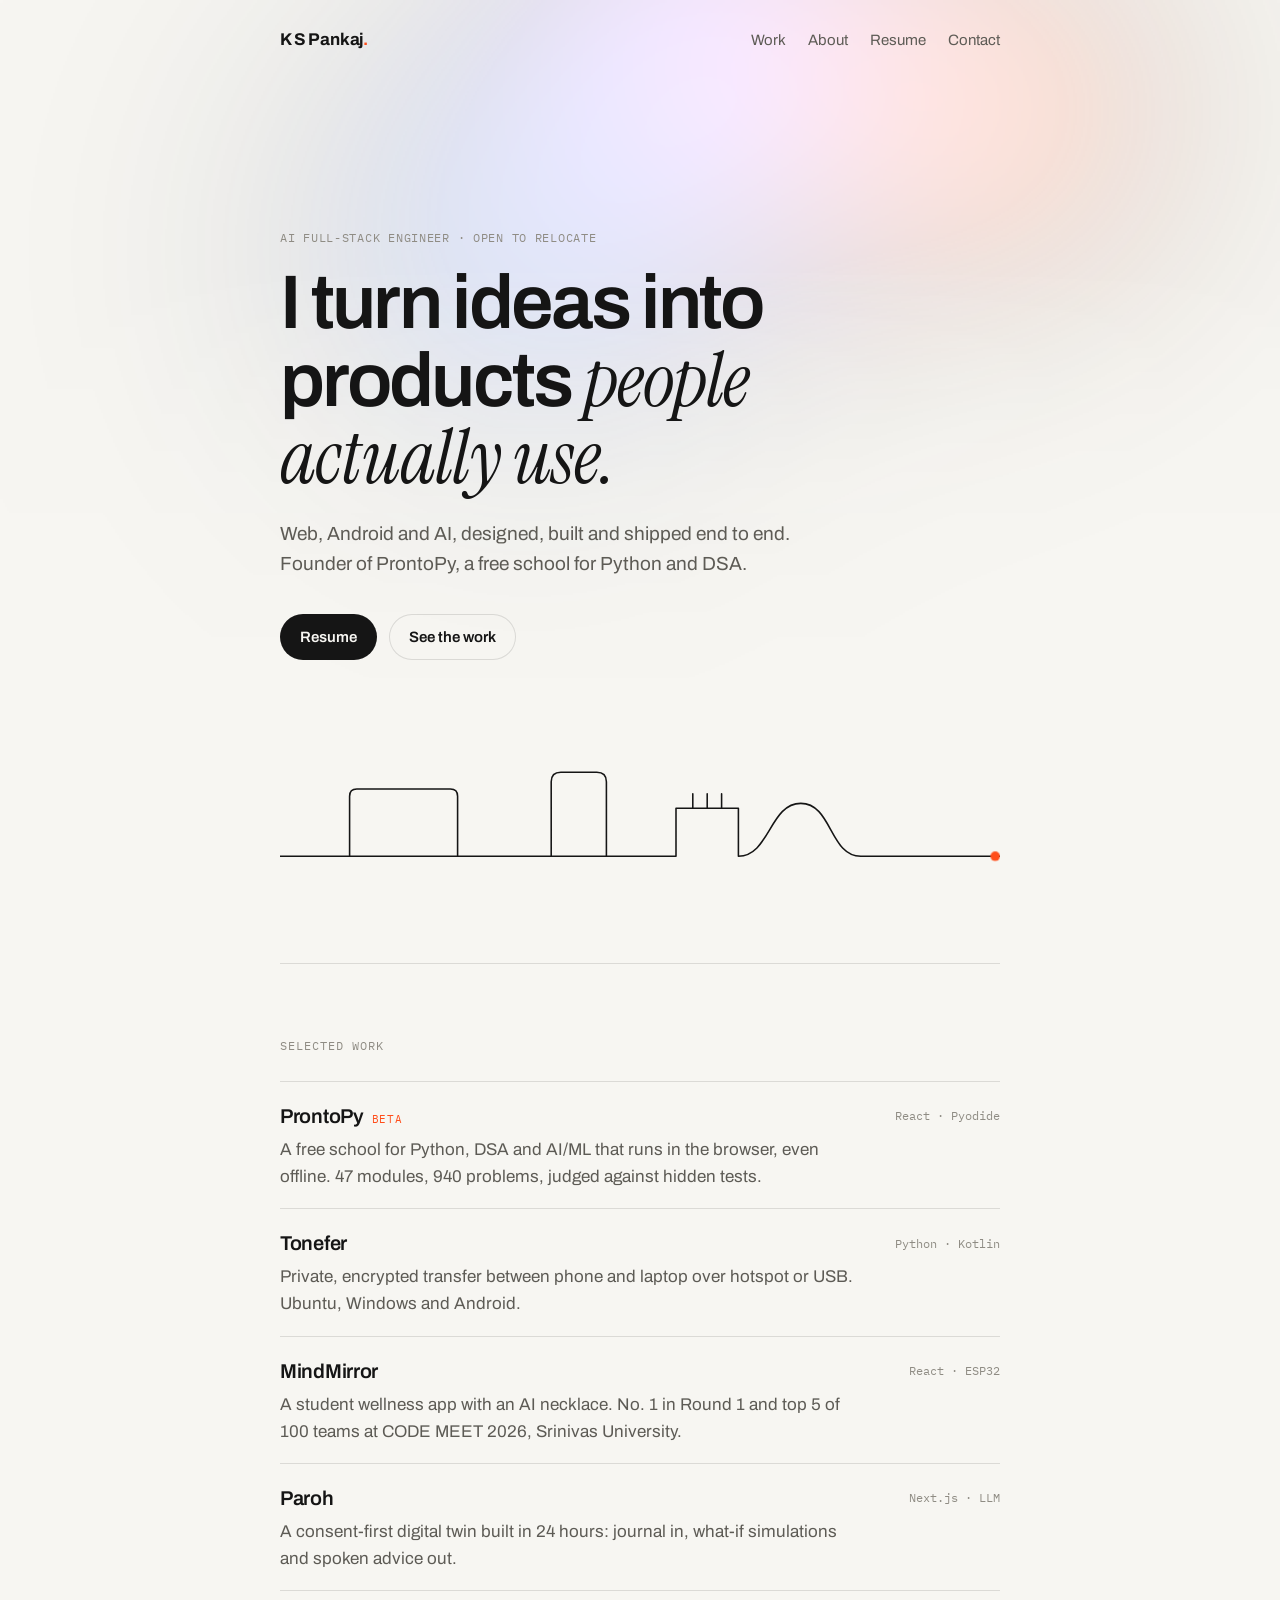
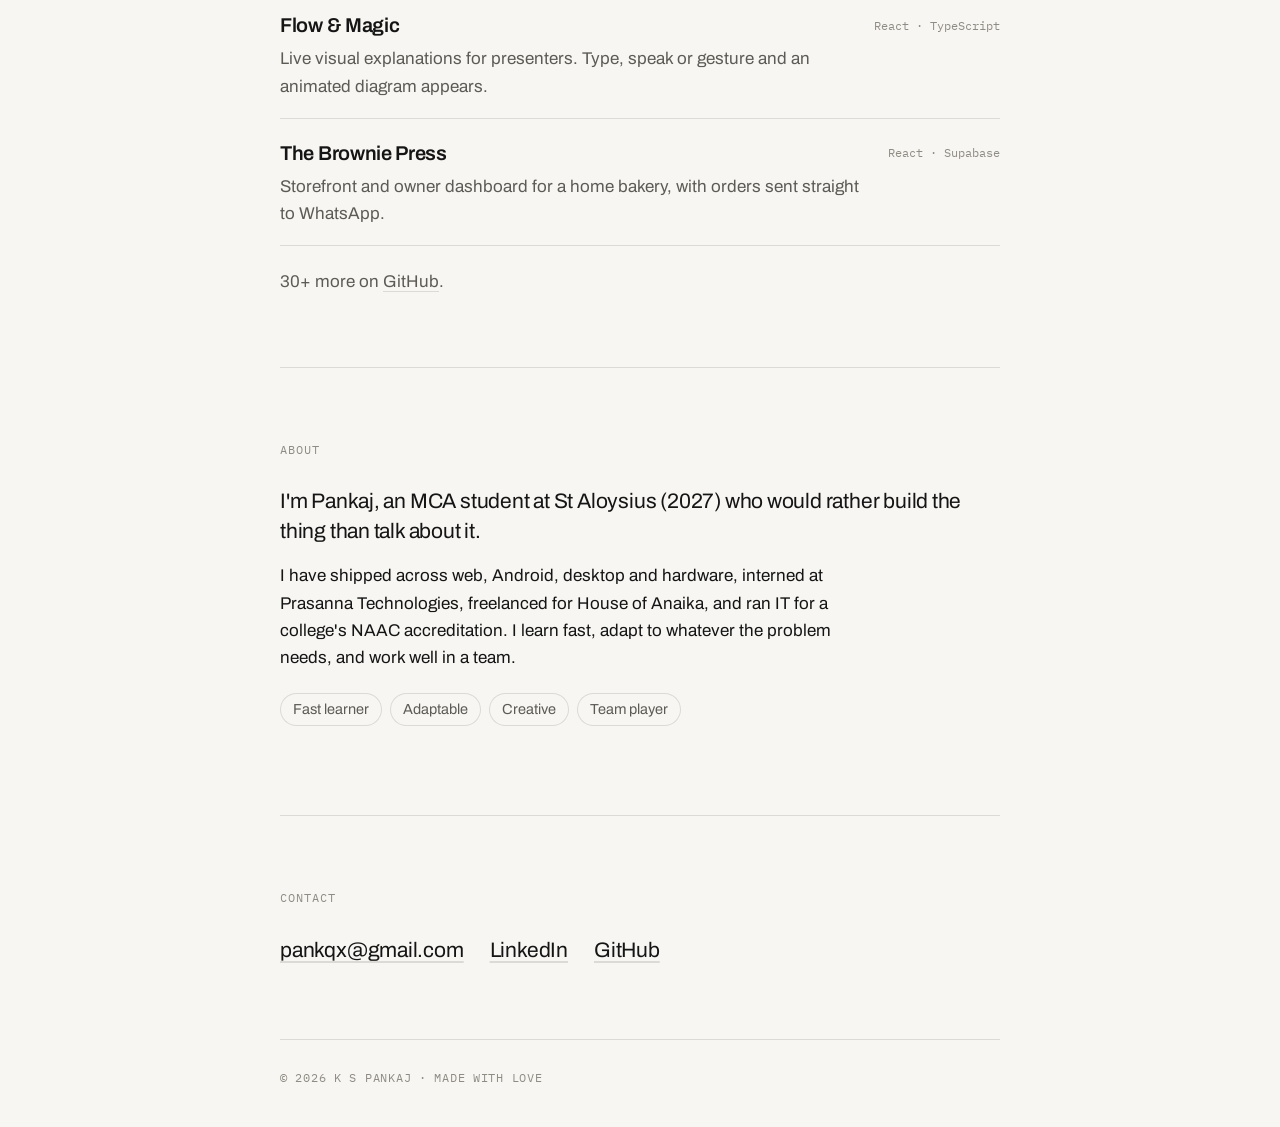
==== v2/index.html @ 9c8d927e "Version 2 at /v2: one quiet page, shader glow, line art, edit mode and editable resume" ====
<!doctype html>
<html lang="en">
<head>
<meta charset="utf-8">
<meta name="viewport" content="width=device-width, initial-scale=1">
<title>K S Pankaj · AI Full-Stack Engineer</title>
<meta name="description" content="K S Pankaj builds web, Android and AI products end to end. Founder of ProntoPy.">
<meta property="og:title" content="K S Pankaj · AI Full-Stack Engineer">
<meta property="og:image" content="https://pankqx.github.io/pankqx/assets/img/og.png">
<link rel="icon" href="../assets/img/favicon.svg" type="image/svg+xml">
<link rel="stylesheet" href="style.css">
</head>
<body>
<canvas id="glow" aria-hidden="true"></canvas>
<header class="col nav">
  <b>K S Pankaj<i>.</i></b>
  <div><a href="#work">Work</a><a href="#about">About</a><a href="resume.html">Resume</a><a href="#contact">Contact</a></div>
</header>

<main id="main">
<div class="col hero">
  <span class="mono">AI full-stack engineer · open to relocate</span>
  <h1>I turn ideas into products <em>people actually use.</em></h1>
  <p>Web, Android and AI, designed, built and shipped end to end. Founder of ProntoPy, a free school for Python and DSA.</p>
  <div class="cta"><a class="btn" href="resume.html">Resume</a><a class="btn ghost" href="#work">See the work</a></div>
  <svg class="lineart" viewBox="0 0 600 110" aria-hidden="true"><path pathLength="1" d="M0 96H58V46q0-6 6-6h78q6 0 6 6v50h22H40M170 96h56V34q0-8 8-8h30q8 0 8 8v62h-46M272 96h58V56h52v40M344 56V44M356 56V44M368 56V44M382 96c26 0 26-44 52-44s24 44 50 44h116"/><circle cx="596" cy="96" r="4"/></svg>
</div>

<section class="col" id="work">
  <h2>Selected work</h2>
  <div class="row" data-block><h3><a href="https://python-dsa-sigma.vercel.app/" target="_blank" rel="noopener">ProntoPy</a><small>beta</small></h3><span>React · Pyodide</span><p>A free school for Python, DSA and AI/ML that runs in the browser, even offline. 47 modules, 940 problems, judged against hidden tests.</p></div>
  <div class="row" data-block><h3><a href="https://github.com/pankqx/tonefer" target="_blank" rel="noopener">Tonefer</a></h3><span>Python · Kotlin</span><p>Private, encrypted transfer between phone and laptop over hotspot or USB. Ubuntu, Windows and Android.</p></div>
  <div class="row" data-block><h3><a href="https://pankqx.github.io/MindMirror/" target="_blank" rel="noopener">MindMirror</a></h3><span>React · ESP32</span><p>A student wellness app with an AI necklace. No. 1 in Round 1 and top 5 of 100 teams at CODE MEET 2026, Srinivas University.</p></div>
  <div class="row" data-block><h3><a href="https://paroh-twin.vercel.app" target="_blank" rel="noopener">Paroh</a></h3><span>Next.js · LLM</span><p>A consent-first digital twin built in 24 hours: journal in, what-if simulations and spoken advice out.</p></div>
  <div class="row" data-block><h3><a href="https://github.com/pankqx/flow-magic" target="_blank" rel="noopener">Flow &amp; Magic</a></h3><span>React · TypeScript</span><p>Live visual explanations for presenters. Type, speak or gesture and an animated diagram appears.</p></div>
  <div class="row" data-block><h3><a href="https://pankqx.github.io/thebrowniepress/" target="_blank" rel="noopener">The Brownie Press</a></h3><span>React · Supabase</span><p>Storefront and owner dashboard for a home bakery, with orders sent straight to WhatsApp.</p></div>
  <p class="more">30+ more on <a href="https://github.com/pankqx" target="_blank" rel="noopener">GitHub</a>.</p>
</section>

<section class="col" id="about">
  <h2>About</h2>
  <div class="prose">
    <p>I'm Pankaj, an MCA student at St Aloysius (2027) who would rather build the thing than talk about it.</p>
    <p>I have shipped across web, Android, desktop and hardware, interned at Prasanna Technologies, freelanced for House of Anaika, and ran IT for a college's NAAC accreditation. I learn fast, adapt to whatever the problem needs, and work well in a team.</p>
  </div>
  <ul class="tags"><li>Fast learner</li><li>Adaptable</li><li>Creative</li><li>Team player</li></ul>
</section>

<section class="col" id="contact">
  <h2>Contact</h2>
  <div class="links"><a href="mailto:pankqx@gmail.com">pankqx@gmail.com</a><a href="https://www.linkedin.com/in/pankqx" target="_blank" rel="noopener">LinkedIn</a><a href="https://github.com/pankqx" target="_blank" rel="noopener">GitHub</a></div>
</section>
</main>

<footer class="col mono"><span>© 2026 K S Pankaj · Made with love</span><span data-visits hidden>Visitor <b data-visits-n></b></span></footer>
<script>(function(){var s=document.createElement('script');s.src=/[?&]edit\b/.test(location.search)?'edit.js':'app.js';document.body.appendChild(s);})();</script>
</body>
</html>
---- v2/style.css ----
/* K S Pankaj · version 2 · one quiet column. Edit colours here. */
@font-face { font-family: 'Archivo'; src: url('../assets/fonts/archivo-latin-wdth-normal.woff2') format('woff2'); font-weight: 100 900; font-stretch: 62% 125%; font-display: swap; }
@font-face { font-family: 'Plex Mono'; src: url('../assets/fonts/ibm-plex-mono-latin-400-normal.woff2') format('woff2'); font-weight: 400; font-display: swap; }
@font-face { font-family: 'Instrument Serif'; src: url('../assets/fonts/instrument-serif-latin-400-italic.woff2') format('woff2'); font-style: italic; font-display: swap; }
:root {
  --bg: #f7f6f2; --text: #151515; --soft: #5d5b55; --faint: #8f8c84; --line: rgba(21, 21, 21, 0.12); --accent: #ff4e1b;
  --sans: 'Archivo', system-ui, sans-serif; --mono: 'Plex Mono', ui-monospace, monospace; --serif: 'Instrument Serif', Georgia, serif;
  color-scheme: light;
}
@media (prefers-color-scheme: dark) {
  :root { --bg: #0c0c0d; --text: #f1efe9; --soft: #a9a69d; --faint: #77746c; --line: rgba(241, 239, 233, 0.14); --accent: #ff6a3d; color-scheme: dark; }
}
*, *::before, *::after { box-sizing: border-box; }
html { scroll-behavior: smooth; -webkit-text-size-adjust: 100%; }
body { margin: 0; background: var(--bg); color: var(--text); font-family: var(--sans); font-size: 17px; line-height: 1.6; -webkit-font-smoothing: antialiased; }
a { color: inherit; text-decoration: none; }
:focus-visible { outline: 2px solid var(--accent); outline-offset: 3px; }
.col { width: min(100% - 44px, 720px); margin: 0 auto; }
.mono { font-family: var(--mono); font-size: 12px; letter-spacing: 0.06em; text-transform: uppercase; color: var(--faint); }

/* the soft moving light behind the top of the page */
#glow { position: absolute; top: 0; left: 0; width: 100%; height: min(92vh, 760px); z-index: -1; pointer-events: none; opacity: 0; transition: opacity 1.6s; -webkit-mask-image: linear-gradient(#000 35%, transparent); mask-image: linear-gradient(#000 35%, transparent); }
#glow.on { opacity: 1; }

.nav { display: flex; justify-content: space-between; align-items: center; padding: 26px 0; }
.nav b { font-weight: 700; letter-spacing: -0.01em; }
.nav b i { color: var(--accent); font-style: normal; }
.nav div { display: flex; gap: 22px; }
.nav div a { font-size: 15px; color: var(--soft); }
.nav div a:hover { color: var(--text); }

.hero { padding: clamp(72px, 16vh, 150px) 0 clamp(56px, 10vh, 100px); }
.hero h1 { margin: 14px 0 22px; font-size: clamp(40px, 8.4vw, 76px); font-weight: 600; line-height: 1.02; letter-spacing: -0.035em; text-wrap: balance; }
.hero h1 em { font-family: var(--serif); font-weight: 400; letter-spacing: -0.01em; }
.hero p { margin: 0; max-width: 52ch; color: var(--soft); font-size: 19px; }
.cta { display: flex; flex-wrap: wrap; gap: 12px; margin-top: 34px; }
.btn { display: inline-flex; align-items: center; gap: 8px; height: 46px; padding: 0 20px; border-radius: 999px; background: var(--text); color: var(--bg); font-size: 15px; font-weight: 600; }
.btn.ghost { background: none; color: var(--text); box-shadow: inset 0 0 0 1px var(--line); }
.btn:hover { background: var(--accent); color: #151515; box-shadow: none; }
.lineart { display: block; width: 100%; height: auto; margin-top: clamp(48px, 9vh, 90px); color: var(--text); }
.lineart path { fill: none; stroke: currentColor; stroke-width: 1.3; stroke-linecap: round; stroke-linejoin: round; stroke-dasharray: 1; stroke-dashoffset: 1; animation: draw 3.2s 0.4s cubic-bezier(.6, 0, .2, 1) forwards; }
.lineart circle { fill: var(--accent); opacity: 0; animation: pop 0.5s 3.4s forwards; }
@keyframes draw { to { stroke-dashoffset: 0; } }
@keyframes pop { to { opacity: 1; } }

section { padding: clamp(44px, 8vh, 80px) 0; border-top: 1px solid var(--line); }
section > h2 { margin: 0 0 26px; font-family: var(--mono); font-size: 12px; font-weight: 400; letter-spacing: 0.08em; text-transform: uppercase; color: var(--faint); }
.row { display: grid; grid-template-columns: 1fr auto; gap: 4px 18px; padding: 18px 0; border-bottom: 1px solid var(--line); }
.row:first-of-type { border-top: 1px solid var(--line); }
.row h3 { margin: 0; font-size: 20px; font-weight: 600; letter-spacing: -0.015em; }
.row h3 a:hover { color: var(--accent); }
.row h3 small { margin-left: 8px; font-family: var(--mono); font-size: 11px; font-weight: 400; letter-spacing: 0.06em; text-transform: uppercase; color: var(--accent); }
.row > span { font-family: var(--mono); font-size: 12px; color: var(--faint); align-self: center; text-align: right; }
.row p { grid-column: 1 / -1; margin: 0; color: var(--soft); max-width: 58ch; }
.more { margin: 22px 0 0; color: var(--soft); }
.more a, .prose a, .links a { text-decoration: underline; text-decoration-color: var(--line); text-underline-offset: 4px; }
.more a:hover, .prose a:hover, .links a:hover { text-decoration-color: var(--accent); }
.prose p { margin: 0 0 16px; max-width: 58ch; }
.prose p:first-child { font-size: 21px; line-height: 1.45; letter-spacing: -0.01em; }
.tags { display: flex; flex-wrap: wrap; gap: 8px; margin-top: 22px; padding: 0; list-style: none; }
.tags li { padding: 5px 13px; border-radius: 999px; box-shadow: inset 0 0 0 1px var(--line); font-size: 14.5px; color: var(--soft); }
.links { display: flex; flex-wrap: wrap; gap: 8px 26px; font-size: 21px; letter-spacing: -0.01em; }
footer { display: flex; flex-wrap: wrap; justify-content: space-between; gap: 8px 20px; padding: 28px 0 40px; border-top: 1px solid var(--line); }
footer b { color: var(--accent); font-weight: 400; }
@media (max-width: 520px) { .nav div { gap: 16px; } .nav div a { font-size: 14px; } .row { grid-template-columns: 1fr; } .row > span { text-align: left; } }
@media (prefers-reduced-motion: reduce) { html { scroll-behavior: auto; } .lineart path, .lineart circle { animation: none; stroke-dashoffset: 0; opacity: 1; } }

/* ---------- resume page ---------- */
.cv { width: min(100% - 28px, 820px); margin: 0 auto 60px; padding: clamp(24px, 5vw, 56px); background: #fff; color: #151515; box-shadow: 0 1px 0 rgba(0,0,0,.06), 0 30px 60px -40px rgba(0,0,0,.35); font-size: 14px; line-height: 1.5; }
.cv h1 { margin: 0; font-size: 30px; font-weight: 800; letter-spacing: -0.02em; }
.cv .sub { margin: 2px 0 6px; color: #444; }
.cv .contact { margin: 0 0 4px; font-size: 13px; color: #444; }
.cv a { text-decoration: underline; text-decoration-color: #bbb; text-underline-offset: 3px; }
.cv h2 { margin: 18px 0 8px; padding-bottom: 4px; border-bottom: 1px solid #151515; font-size: 12px; font-weight: 800; letter-spacing: 0.1em; text-transform: uppercase; }
.cv h3 { display: flex; justify-content: space-between; gap: 14px; margin: 10px 0 2px; font-size: 14px; font-weight: 700; }
.cv h3 span { font-weight: 400; color: #555; white-space: nowrap; }
.cv p { margin: 0 0 4px; }
.cv ul { margin: 2px 0 6px; padding-left: 18px; }
.cv li { margin-bottom: 2px; }
.cvbar { display: flex; justify-content: space-between; align-items: center; width: min(100% - 28px, 820px); margin: 0 auto; padding: 22px 0; }
@media print { @page { size: A4; margin: 12mm; } body { background: #fff; } .cvbar, #editbar { display: none !important; } .cv { width: 100%; margin: 0; padding: 0; box-shadow: none; font-size: 10.6pt; } }

/* ---------- edit mode ---------- */
#editbar { position: fixed; left: 0; right: 0; bottom: 0; z-index: 50; display: flex; flex-wrap: wrap; align-items: center; gap: 8px; padding: 10px 14px; background: #151515; color: #f1efe9; font-family: var(--sans); font-size: 14px; }
#editbar input { flex: 1 1 180px; min-width: 0; height: 38px; padding: 0 12px; border: 0; border-radius: 8px; background: #2a2a2c; color: #fff; font: inherit; }
#editbar button { height: 38px; padding: 0 14px; border: 0; border-radius: 8px; background: #2a2a2c; color: #fff; font: inherit; cursor: pointer; }
#editbar button.go { background: #ff4e1b; color: #151515; font-weight: 700; }
#editbar .msg { flex: 1 1 100%; color: #b9b6ad; font-size: 13px; }
body.editing { padding-bottom: 130px; }
body.editing main { outline: none; }
body.editing main [data-block]:hover { box-shadow: -3px 0 0 var(--accent); }
body.editing main .picked { box-shadow: -3px 0 0 var(--accent); background: color-mix(in srgb, var(--accent) 7%, transparent); }
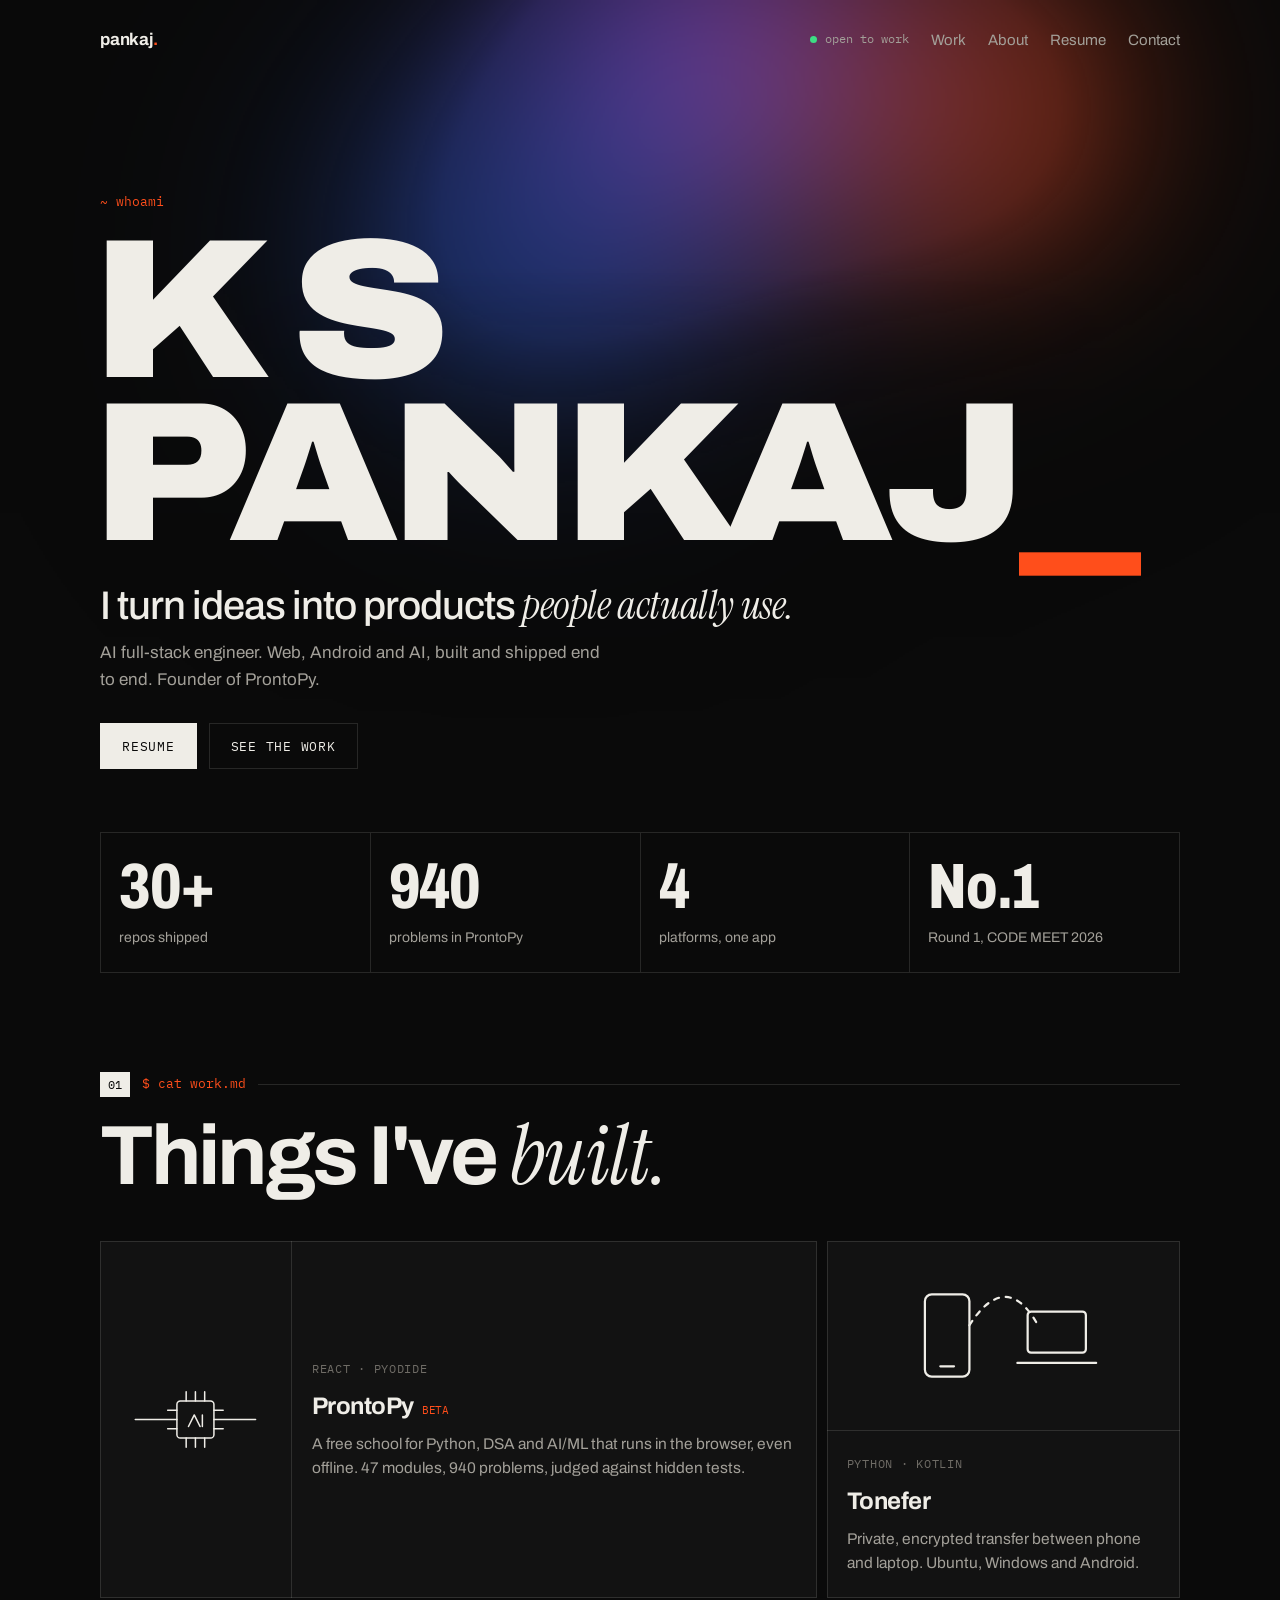
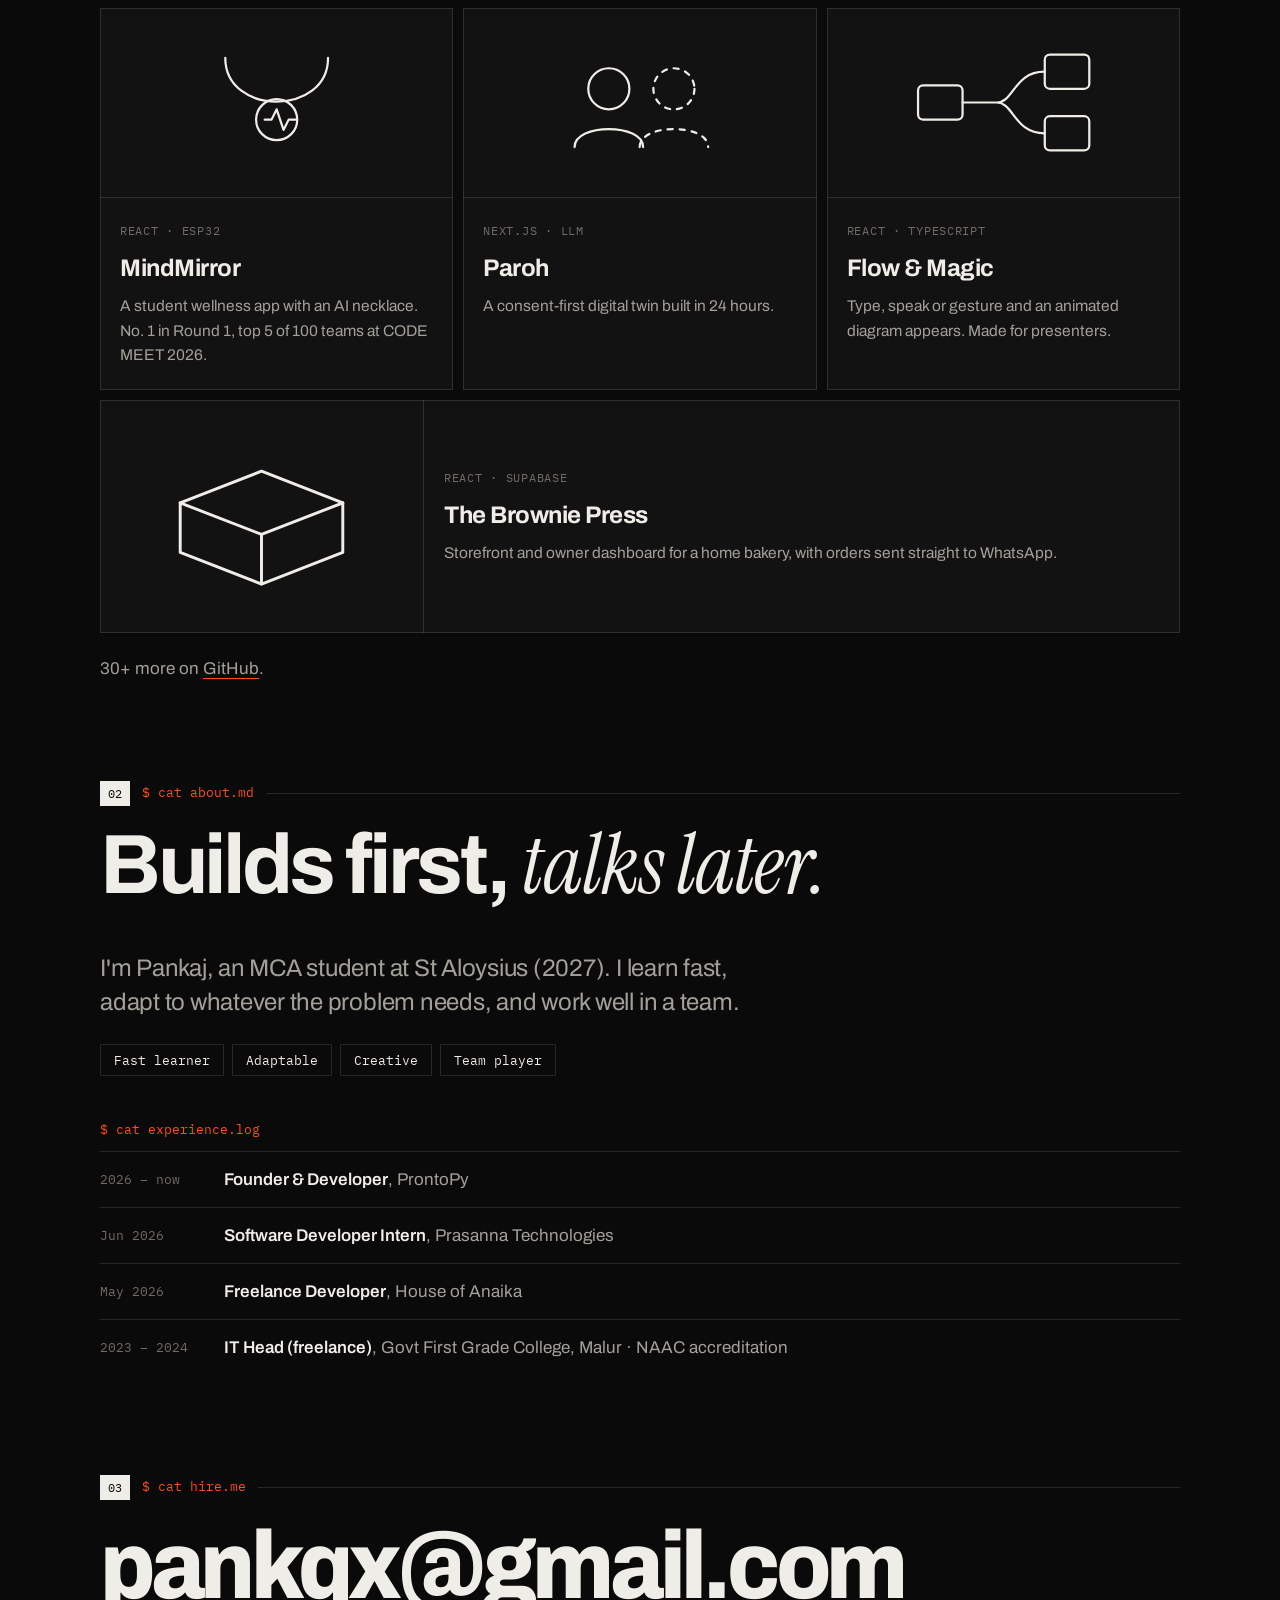
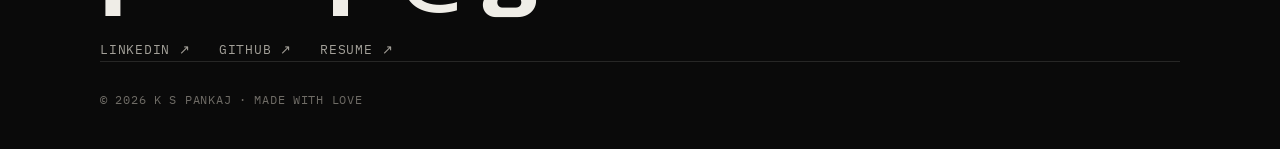
==== commit b1aa5fe8: "v2 redesign: dark, giant type, terminal prompts, numbered sections, bento cards with line art" ====
--- a/v2/index.html
+++ b/v2/index.html
@@ -13,42 +13,58 @@
 <body>
 <canvas id="glow" aria-hidden="true"></canvas>
 <header class="col nav">
-  <b>K S Pankaj<i>.</i></b>
-  <div><a href="#work">Work</a><a href="#about">About</a><a href="resume.html">Resume</a><a href="#contact">Contact</a></div>
+  <b>pankaj<i>.</i></b>
+  <div><span class="open">open to work</span><a href="#work">Work</a><a href="#about">About</a><a href="resume.html">Resume</a><a href="#contact">Contact</a></div>
 </header>
 
 <main id="main">
 <div class="col hero">
-  <span class="mono">AI full-stack engineer · open to relocate</span>
-  <h1>I turn ideas into products <em>people actually use.</em></h1>
-  <p>Web, Android and AI, designed, built and shipped end to end. Founder of ProntoPy, a free school for Python and DSA.</p>
+  <span class="mono prompt">~ whoami</span>
+  <h1>K S<br>Pankaj<i>_</i></h1>
+  <p class="lead">I turn ideas into products <em>people actually use.</em></p>
+  <p class="sub">AI full-stack engineer. Web, Android and AI, built and shipped end to end. Founder of ProntoPy.</p>
   <div class="cta"><a class="btn" href="resume.html">Resume</a><a class="btn ghost" href="#work">See the work</a></div>
-  <svg class="lineart" viewBox="0 0 600 110" aria-hidden="true"><path pathLength="1" d="M0 96H58V46q0-6 6-6h78q6 0 6 6v50h22H40M170 96h56V34q0-8 8-8h30q8 0 8 8v62h-46M272 96h58V56h52v40M344 56V44M356 56V44M368 56V44M382 96c26 0 26-44 52-44s24 44 50 44h116"/><circle cx="596" cy="96" r="4"/></svg>
+</div>
+
+<div class="col stats">
+  <div data-block><b>30+</b><span>repos shipped</span></div>
+  <div data-block><b>940</b><span>problems in ProntoPy</span></div>
+  <div data-block><b>4</b><span>platforms, one app</span></div>
+  <div data-block><b>No.1</b><span>Round 1, CODE MEET 2026</span></div>
 </div>
 
 <section class="col" id="work">
-  <h2>Selected work</h2>
-  <div class="row" data-block><h3><a href="https://python-dsa-sigma.vercel.app/" target="_blank" rel="noopener">ProntoPy</a><small>beta</small></h3><span>React · Pyodide</span><p>A free school for Python, DSA and AI/ML that runs in the browser, even offline. 47 modules, 940 problems, judged against hidden tests.</p></div>
-  <div class="row" data-block><h3><a href="https://github.com/pankqx/tonefer" target="_blank" rel="noopener">Tonefer</a></h3><span>Python · Kotlin</span><p>Private, encrypted transfer between phone and laptop over hotspot or USB. Ubuntu, Windows and Android.</p></div>
-  <div class="row" data-block><h3><a href="https://pankqx.github.io/MindMirror/" target="_blank" rel="noopener">MindMirror</a></h3><span>React · ESP32</span><p>A student wellness app with an AI necklace. No. 1 in Round 1 and top 5 of 100 teams at CODE MEET 2026, Srinivas University.</p></div>
-  <div class="row" data-block><h3><a href="https://paroh-twin.vercel.app" target="_blank" rel="noopener">Paroh</a></h3><span>Next.js · LLM</span><p>A consent-first digital twin built in 24 hours: journal in, what-if simulations and spoken advice out.</p></div>
-  <div class="row" data-block><h3><a href="https://github.com/pankqx/flow-magic" target="_blank" rel="noopener">Flow &amp; Magic</a></h3><span>React · TypeScript</span><p>Live visual explanations for presenters. Type, speak or gesture and an animated diagram appears.</p></div>
-  <div class="row" data-block><h3><a href="https://pankqx.github.io/thebrowniepress/" target="_blank" rel="noopener">The Brownie Press</a></h3><span>React · Supabase</span><p>Storefront and owner dashboard for a home bakery, with orders sent straight to WhatsApp.</p></div>
+  <header><span class="no">01</span><span class="mono prompt">$ cat work.md</span></header>
+  <h2>Things I've <em>built.</em></h2>
+  <div class="bento">
+    <article class="card wide" data-block><svg class="art" viewBox="0 0 120 80" aria-hidden="true"><rect x="44" y="24" width="32" height="32" rx="3"/><path d="M52 24v-8M60 24v-8M68 24v-8M52 64v-8M60 64v-8M68 64v-8M44 32h-8M44 40h-8M44 48h-8M84 32h-8M84 40h-8M84 48h-8M8 40h28M84 40h28"/><path d="M54 46l5-10 5 10M66 36v10"/></svg><div><span class="mono">React · Pyodide</span><h3><a href="https://python-dsa-sigma.vercel.app/" target="_blank" rel="noopener">ProntoPy</a><small>beta</small></h3><p>A free school for Python, DSA and AI/ML that runs in the browser, even offline. 47 modules, 940 problems, judged against hidden tests.</p></div></article>
+    <article class="card " data-block><svg class="art" viewBox="0 0 120 80" aria-hidden="true"><rect x="14" y="16" width="26" height="48" rx="4"/><path d="M23 58h8"/><path d="M40 34c14-22 28-22 40 0" stroke-dasharray="3 4"/><rect x="74" y="26" width="34" height="24" rx="2"/><path d="M68 56h46"/></svg><div><span class="mono">Python · Kotlin</span><h3><a href="https://github.com/pankqx/tonefer" target="_blank" rel="noopener">Tonefer</a></h3><p>Private, encrypted transfer between phone and laptop. Ubuntu, Windows and Android.</p></div></article>
+    <article class="card " data-block><svg class="art" viewBox="0 0 120 80" aria-hidden="true"><path d="M30 14c0 34 60 34 60 0"/><circle cx="60" cy="50" r="12"/><path d="M53 50h4l3-6 4 12 3-6h4"/></svg><div><span class="mono">React · ESP32</span><h3><a href="https://pankqx.github.io/MindMirror/" target="_blank" rel="noopener">MindMirror</a></h3><p>A student wellness app with an AI necklace. No. 1 in Round 1, top 5 of 100 teams at CODE MEET 2026.</p></div></article>
+    <article class="card " data-block><svg class="art" viewBox="0 0 120 80" aria-hidden="true"><circle cx="42" cy="32" r="12"/><path d="M22 66c0-14 40-14 40 0"/><circle cx="80" cy="32" r="12" stroke-dasharray="3 4"/><path d="M60 66c0-14 40-14 40 0" stroke-dasharray="3 4"/></svg><div><span class="mono">Next.js · LLM</span><h3><a href="https://paroh-twin.vercel.app" target="_blank" rel="noopener">Paroh</a></h3><p>A consent-first digital twin built in 24 hours.</p></div></article>
+    <article class="card " data-block><svg class="art" viewBox="0 0 120 80" aria-hidden="true"><rect x="10" y="30" width="26" height="20" rx="3"/><rect x="84" y="12" width="26" height="20" rx="3"/><rect x="84" y="48" width="26" height="20" rx="3"/><path d="M36 40h20c10 0 10-18 28-18M56 40c10 0 10 18 28 18"/></svg><div><span class="mono">React · TypeScript</span><h3><a href="https://github.com/pankqx/flow-magic" target="_blank" rel="noopener">Flow &amp; Magic</a></h3><p>Type, speak or gesture and an animated diagram appears. Made for presenters.</p></div></article>
+    <article class="card wide" data-block><svg class="art" viewBox="0 0 120 80" aria-hidden="true"><path d="M24 34l36-14 36 14v22l-36 14-36-14z"/><path d="M24 34l36 14 36-14M60 48v22"/></svg><div><span class="mono">React · Supabase</span><h3><a href="https://pankqx.github.io/thebrowniepress/" target="_blank" rel="noopener">The Brownie Press</a></h3><p>Storefront and owner dashboard for a home bakery, with orders sent straight to WhatsApp.</p></div></article>
+  </div>
   <p class="more">30+ more on <a href="https://github.com/pankqx" target="_blank" rel="noopener">GitHub</a>.</p>
 </section>
 
 <section class="col" id="about">
-  <h2>About</h2>
+  <header><span class="no">02</span><span class="mono prompt">$ cat about.md</span></header>
+  <h2>Builds first, <em>talks later.</em></h2>
   <div class="prose">
-    <p>I'm Pankaj, an MCA student at St Aloysius (2027) who would rather build the thing than talk about it.</p>
-    <p>I have shipped across web, Android, desktop and hardware, interned at Prasanna Technologies, freelanced for House of Anaika, and ran IT for a college's NAAC accreditation. I learn fast, adapt to whatever the problem needs, and work well in a team.</p>
+    <p>I'm Pankaj, an MCA student at St Aloysius (2027). I learn fast, adapt to whatever the problem needs, and work well in a team.</p>
   </div>
   <ul class="tags"><li>Fast learner</li><li>Adaptable</li><li>Creative</li><li>Team player</li></ul>
+  <span class="mono prompt log">$ cat experience.log</span>
+  <div class="logrow" data-block><span>2026 – now</span><p><b>Founder &amp; Developer</b>, ProntoPy</p></div>
+  <div class="logrow" data-block><span>Jun 2026</span><p><b>Software Developer Intern</b>, Prasanna Technologies</p></div>
+  <div class="logrow" data-block><span>May 2026</span><p><b>Freelance Developer</b>, House of Anaika</p></div>
+  <div class="logrow" data-block><span>2023 – 2024</span><p><b>IT Head (freelance)</b>, Govt First Grade College, Malur · NAAC accreditation</p></div>
 </section>
 
 <section class="col" id="contact">
-  <h2>Contact</h2>
-  <div class="links"><a href="mailto:pankqx@gmail.com">pankqx@gmail.com</a><a href="https://www.linkedin.com/in/pankqx" target="_blank" rel="noopener">LinkedIn</a><a href="https://github.com/pankqx" target="_blank" rel="noopener">GitHub</a></div>
+  <header><span class="no">03</span><span class="mono prompt">$ cat hire.me</span></header>
+  <a class="mail" href="mailto:pankqx@gmail.com">pankqx@gmail.com</a>
+  <div class="links"><a href="https://www.linkedin.com/in/pankqx" target="_blank" rel="noopener">LinkedIn ↗</a><a href="https://github.com/pankqx" target="_blank" rel="noopener">GitHub ↗</a><a href="resume.html">Resume ↗</a></div>
 </section>
 </main>
 
--- a/v2/style.css
+++ b/v2/style.css
@@ -3,19 +3,16 @@
 @font-face { font-family: 'Plex Mono'; src: url('../assets/fonts/ibm-plex-mono-latin-400-normal.woff2') format('woff2'); font-weight: 400; font-display: swap; }
 @font-face { font-family: 'Instrument Serif'; src: url('../assets/fonts/instrument-serif-latin-400-italic.woff2') format('woff2'); font-style: italic; font-display: swap; }
 :root {
-  --bg: #f7f6f2; --text: #151515; --soft: #5d5b55; --faint: #8f8c84; --line: rgba(21, 21, 21, 0.12); --accent: #ff4e1b;
+  --bg: #0a0a0a; --text: #efede7; --soft: #a3a099; --faint: #6f6c66; --line: rgba(239, 237, 231, 0.13); --card: #121212; --accent: #ff4e1b;
   --sans: 'Archivo', system-ui, sans-serif; --mono: 'Plex Mono', ui-monospace, monospace; --serif: 'Instrument Serif', Georgia, serif;
-  color-scheme: light;
-}
-@media (prefers-color-scheme: dark) {
-  :root { --bg: #0c0c0d; --text: #f1efe9; --soft: #a9a69d; --faint: #77746c; --line: rgba(241, 239, 233, 0.14); --accent: #ff6a3d; color-scheme: dark; }
+  color-scheme: dark;
 }
 *, *::before, *::after { box-sizing: border-box; }
-html { scroll-behavior: smooth; -webkit-text-size-adjust: 100%; }
+html { overflow-x: hidden; scroll-behavior: smooth; -webkit-text-size-adjust: 100%; }
 body { margin: 0; background: var(--bg); color: var(--text); font-family: var(--sans); font-size: 17px; line-height: 1.6; -webkit-font-smoothing: antialiased; }
 a { color: inherit; text-decoration: none; }
 :focus-visible { outline: 2px solid var(--accent); outline-offset: 3px; }
-.col { width: min(100% - 44px, 720px); margin: 0 auto; }
+.col { width: min(100% - 40px, 1080px); margin: 0 auto; }
 .mono { font-family: var(--mono); font-size: 12px; letter-spacing: 0.06em; text-transform: uppercase; color: var(--faint); }
 
 /* the soft moving light behind the top of the page */
@@ -29,41 +26,63 @@
 .nav div a { font-size: 15px; color: var(--soft); }
 .nav div a:hover { color: var(--text); }
 
-.hero { padding: clamp(72px, 16vh, 150px) 0 clamp(56px, 10vh, 100px); }
-.hero h1 { margin: 14px 0 22px; font-size: clamp(40px, 8.4vw, 76px); font-weight: 600; line-height: 1.02; letter-spacing: -0.035em; text-wrap: balance; }
-.hero h1 em { font-family: var(--serif); font-weight: 400; letter-spacing: -0.01em; }
-.hero p { margin: 0; max-width: 52ch; color: var(--soft); font-size: 19px; }
-.cta { display: flex; flex-wrap: wrap; gap: 12px; margin-top: 34px; }
-.btn { display: inline-flex; align-items: center; gap: 8px; height: 46px; padding: 0 20px; border-radius: 999px; background: var(--text); color: var(--bg); font-size: 15px; font-weight: 600; }
+.open { display: none; align-items: center; gap: 8px; font-family: var(--mono); font-size: 11.5px; color: var(--soft); }
+.open::before { content: ''; width: 7px; height: 7px; border-radius: 50%; background: #3ddc84; animation: pulse 2s infinite; }
+@keyframes pulse { 50% { opacity: 0.3; } }
+@media (min-width: 620px) { .open { display: inline-flex; } }
+.prompt { color: var(--accent); text-transform: none; letter-spacing: 0; font-size: 13px; }
+
+.hero { padding: clamp(56px, 12vh, 120px) 0 clamp(40px, 7vh, 72px); }
+.hero h1 { margin: 16px 0 26px -0.04em; font-size: clamp(52px, 15.5vw, 200px); font-weight: 900; font-stretch: 112%; line-height: 0.82; letter-spacing: -0.045em; text-transform: uppercase; }
+.hero h1 i { font-style: normal; color: var(--accent); animation: blink 1.1s steps(1) infinite; }
+@keyframes blink { 50% { opacity: 0; } }
+.lead { margin: 0 0 10px; font-size: clamp(24px, 3.6vw, 40px); font-weight: 500; line-height: 1.15; letter-spacing: -0.025em; }
+.lead em, section h2 em { font-family: var(--serif); font-weight: 400; letter-spacing: -0.01em; }
+.sub { margin: 0; max-width: 50ch; color: var(--soft); }
+.cta { display: flex; flex-wrap: wrap; gap: 12px; margin-top: 30px; }
+.btn { display: inline-flex; align-items: center; height: 46px; padding: 0 22px; background: var(--text); color: var(--bg); font-family: var(--mono); font-size: 12.5px; letter-spacing: 0.06em; text-transform: uppercase; border: 0; cursor: pointer; }
 .btn.ghost { background: none; color: var(--text); box-shadow: inset 0 0 0 1px var(--line); }
-.btn:hover { background: var(--accent); color: #151515; box-shadow: none; }
-.lineart { display: block; width: 100%; height: auto; margin-top: clamp(48px, 9vh, 90px); color: var(--text); }
-.lineart path { fill: none; stroke: currentColor; stroke-width: 1.3; stroke-linecap: round; stroke-linejoin: round; stroke-dasharray: 1; stroke-dashoffset: 1; animation: draw 3.2s 0.4s cubic-bezier(.6, 0, .2, 1) forwards; }
-.lineart circle { fill: var(--accent); opacity: 0; animation: pop 0.5s 3.4s forwards; }
-@keyframes draw { to { stroke-dashoffset: 0; } }
-@keyframes pop { to { opacity: 1; } }
+.btn:hover { background: var(--accent); color: #0a0a0a; box-shadow: none; }
 
-section { padding: clamp(44px, 8vh, 80px) 0; border-top: 1px solid var(--line); }
-section > h2 { margin: 0 0 26px; font-family: var(--mono); font-size: 12px; font-weight: 400; letter-spacing: 0.08em; text-transform: uppercase; color: var(--faint); }
-.row { display: grid; grid-template-columns: 1fr auto; gap: 4px 18px; padding: 18px 0; border-bottom: 1px solid var(--line); }
-.row:first-of-type { border-top: 1px solid var(--line); }
-.row h3 { margin: 0; font-size: 20px; font-weight: 600; letter-spacing: -0.015em; }
-.row h3 a:hover { color: var(--accent); }
-.row h3 small { margin-left: 8px; font-family: var(--mono); font-size: 11px; font-weight: 400; letter-spacing: 0.06em; text-transform: uppercase; color: var(--accent); }
-.row > span { font-family: var(--mono); font-size: 12px; color: var(--faint); align-self: center; text-align: right; }
-.row p { grid-column: 1 / -1; margin: 0; color: var(--soft); max-width: 58ch; }
+.stats { display: grid; grid-template-columns: repeat(2, 1fr); border-top: 1px solid var(--line); border-left: 1px solid var(--line); }
+.stats div { padding: 22px 18px; border-right: 1px solid var(--line); border-bottom: 1px solid var(--line); }
+.stats b { display: block; font-size: clamp(38px, 6vw, 64px); font-weight: 800; font-stretch: 75%; line-height: 1; letter-spacing: -0.02em; }
+.stats span { display: block; margin-top: 8px; font-size: 14px; color: var(--soft); }
+@media (min-width: 760px) { .stats { grid-template-columns: repeat(4, 1fr); } }
+
+section { padding: clamp(64px, 11vh, 120px) 0 0; }
+section header { display: flex; align-items: center; gap: 12px; margin-bottom: 18px; }
+section header::after { content: ''; flex: 1; height: 1px; background: var(--line); }
+.no { font-family: var(--mono); font-size: 12px; color: var(--bg); background: var(--text); padding: 3px 8px; }
+section h2 { margin: 0 0 clamp(26px, 4vw, 44px); font-size: clamp(38px, 7vw, 84px); font-weight: 700; line-height: 0.98; letter-spacing: -0.04em; }
+.bento { display: grid; gap: 10px; }
+.card { display: flex; flex-direction: column; background: var(--card); box-shadow: inset 0 0 0 1px var(--line); transition: box-shadow 0.3s, transform 0.3s; }
+.card:hover { box-shadow: inset 0 0 0 1px var(--accent); transform: translateY(-3px); }
+.card .art { width: 100%; height: auto; max-height: 190px; padding: 26px; border-bottom: 1px solid var(--line); fill: none; stroke: var(--text); stroke-width: 1.3; stroke-linecap: round; stroke-linejoin: round; }
+.card:hover .art { stroke: var(--accent); }
+.card div { padding: 18px 20px 22px; }
+.card h3 { margin: 6px 0 6px; font-size: 24px; font-weight: 700; letter-spacing: -0.02em; }
+.card h3 small { margin-left: 8px; font-family: var(--mono); font-size: 11px; font-weight: 400; color: var(--accent); text-transform: uppercase; }
+.card p { margin: 0; color: var(--soft); font-size: 15.5px; }
+@media (min-width: 760px) { .bento { grid-template-columns: repeat(3, 1fr); } .card.wide:last-child { grid-column: span 3; } .card.wide:last-child .art { width: 30%; } .card.wide { grid-column: span 2; flex-direction: row; } .card.wide .art { width: 44%; max-height: none; border-bottom: 0; border-right: 1px solid var(--line); } .card.wide div { align-self: center; } }
 .more { margin: 22px 0 0; color: var(--soft); }
-.more a, .prose a, .links a { text-decoration: underline; text-decoration-color: var(--line); text-underline-offset: 4px; }
-.more a:hover, .prose a:hover, .links a:hover { text-decoration-color: var(--accent); }
-.prose p { margin: 0 0 16px; max-width: 58ch; }
-.prose p:first-child { font-size: 21px; line-height: 1.45; letter-spacing: -0.01em; }
-.tags { display: flex; flex-wrap: wrap; gap: 8px; margin-top: 22px; padding: 0; list-style: none; }
-.tags li { padding: 5px 13px; border-radius: 999px; box-shadow: inset 0 0 0 1px var(--line); font-size: 14.5px; color: var(--soft); }
-.links { display: flex; flex-wrap: wrap; gap: 8px 26px; font-size: 21px; letter-spacing: -0.01em; }
-footer { display: flex; flex-wrap: wrap; justify-content: space-between; gap: 8px 20px; padding: 28px 0 40px; border-top: 1px solid var(--line); }
+.more a, .prose a { text-decoration: underline; text-decoration-color: var(--accent); text-underline-offset: 4px; }
+.prose p { margin: 0; max-width: 46ch; font-size: clamp(19px, 2.2vw, 24px); line-height: 1.45; letter-spacing: -0.01em; color: var(--soft); }
+.tags { display: flex; flex-wrap: wrap; gap: 8px; margin: 24px 0 0; padding: 0; list-style: none; }
+.tags li { padding: 6px 14px; box-shadow: inset 0 0 0 1px var(--line); font-family: var(--mono); font-size: 12.5px; color: var(--text); }
+.log { display: block; margin: 44px 0 10px; }
+.logrow { display: grid; grid-template-columns: 110px 1fr; gap: 14px; padding: 14px 0; border-top: 1px solid var(--line); }
+.logrow span { font-family: var(--mono); font-size: 12.5px; color: var(--faint); padding-top: 3px; }
+.logrow p { margin: 0; color: var(--soft); }
+.logrow b { color: var(--text); font-weight: 600; }
+.mail { display: block; font-size: clamp(30px, 8.2vw, 96px); font-weight: 800; font-stretch: 90%; letter-spacing: -0.045em; line-height: 1; overflow-wrap: anywhere; }
+.mail:hover { color: var(--accent); }
+.links { display: flex; flex-wrap: wrap; gap: 10px 28px; margin: 26px 0 0; font-family: var(--mono); font-size: 13px; text-transform: uppercase; letter-spacing: 0.06em; color: var(--soft); }
+.links a:hover { color: var(--accent); }
+footer { display: flex; flex-wrap: wrap; justify-content: space-between; gap: 8px 20px; margin-top: clamp(64px, 11vh, 120px); padding: 28px 0 40px; border-top: 1px solid var(--line); }
 footer b { color: var(--accent); font-weight: 400; }
-@media (max-width: 520px) { .nav div { gap: 16px; } .nav div a { font-size: 14px; } .row { grid-template-columns: 1fr; } .row > span { text-align: left; } }
-@media (prefers-reduced-motion: reduce) { html { scroll-behavior: auto; } .lineart path, .lineart circle { animation: none; stroke-dashoffset: 0; opacity: 1; } }
+@media (max-width: 520px) { .nav div { gap: 16px; } .nav div a { font-size: 14px; } }
+@media (prefers-reduced-motion: reduce) { html { scroll-behavior: auto; } .hero h1 i, .open::before { animation: none; } }
 
 /* ---------- resume page ---------- */
 .cv { width: min(100% - 28px, 820px); margin: 0 auto 60px; padding: clamp(24px, 5vw, 56px); background: #fff; color: #151515; box-shadow: 0 1px 0 rgba(0,0,0,.06), 0 30px 60px -40px rgba(0,0,0,.35); font-size: 14px; line-height: 1.5; }
@@ -77,6 +96,7 @@
 .cv p { margin: 0 0 4px; }
 .cv ul { margin: 2px 0 6px; padding-left: 18px; }
 .cv li { margin-bottom: 2px; }
+.cvbar .btn { border-radius: 0; }
 .cvbar { display: flex; justify-content: space-between; align-items: center; width: min(100% - 28px, 820px); margin: 0 auto; padding: 22px 0; }
 @media print { @page { size: A4; margin: 12mm; } body { background: #fff; } .cvbar, #editbar { display: none !important; } .cv { width: 100%; margin: 0; padding: 0; box-shadow: none; font-size: 10.6pt; } }
 
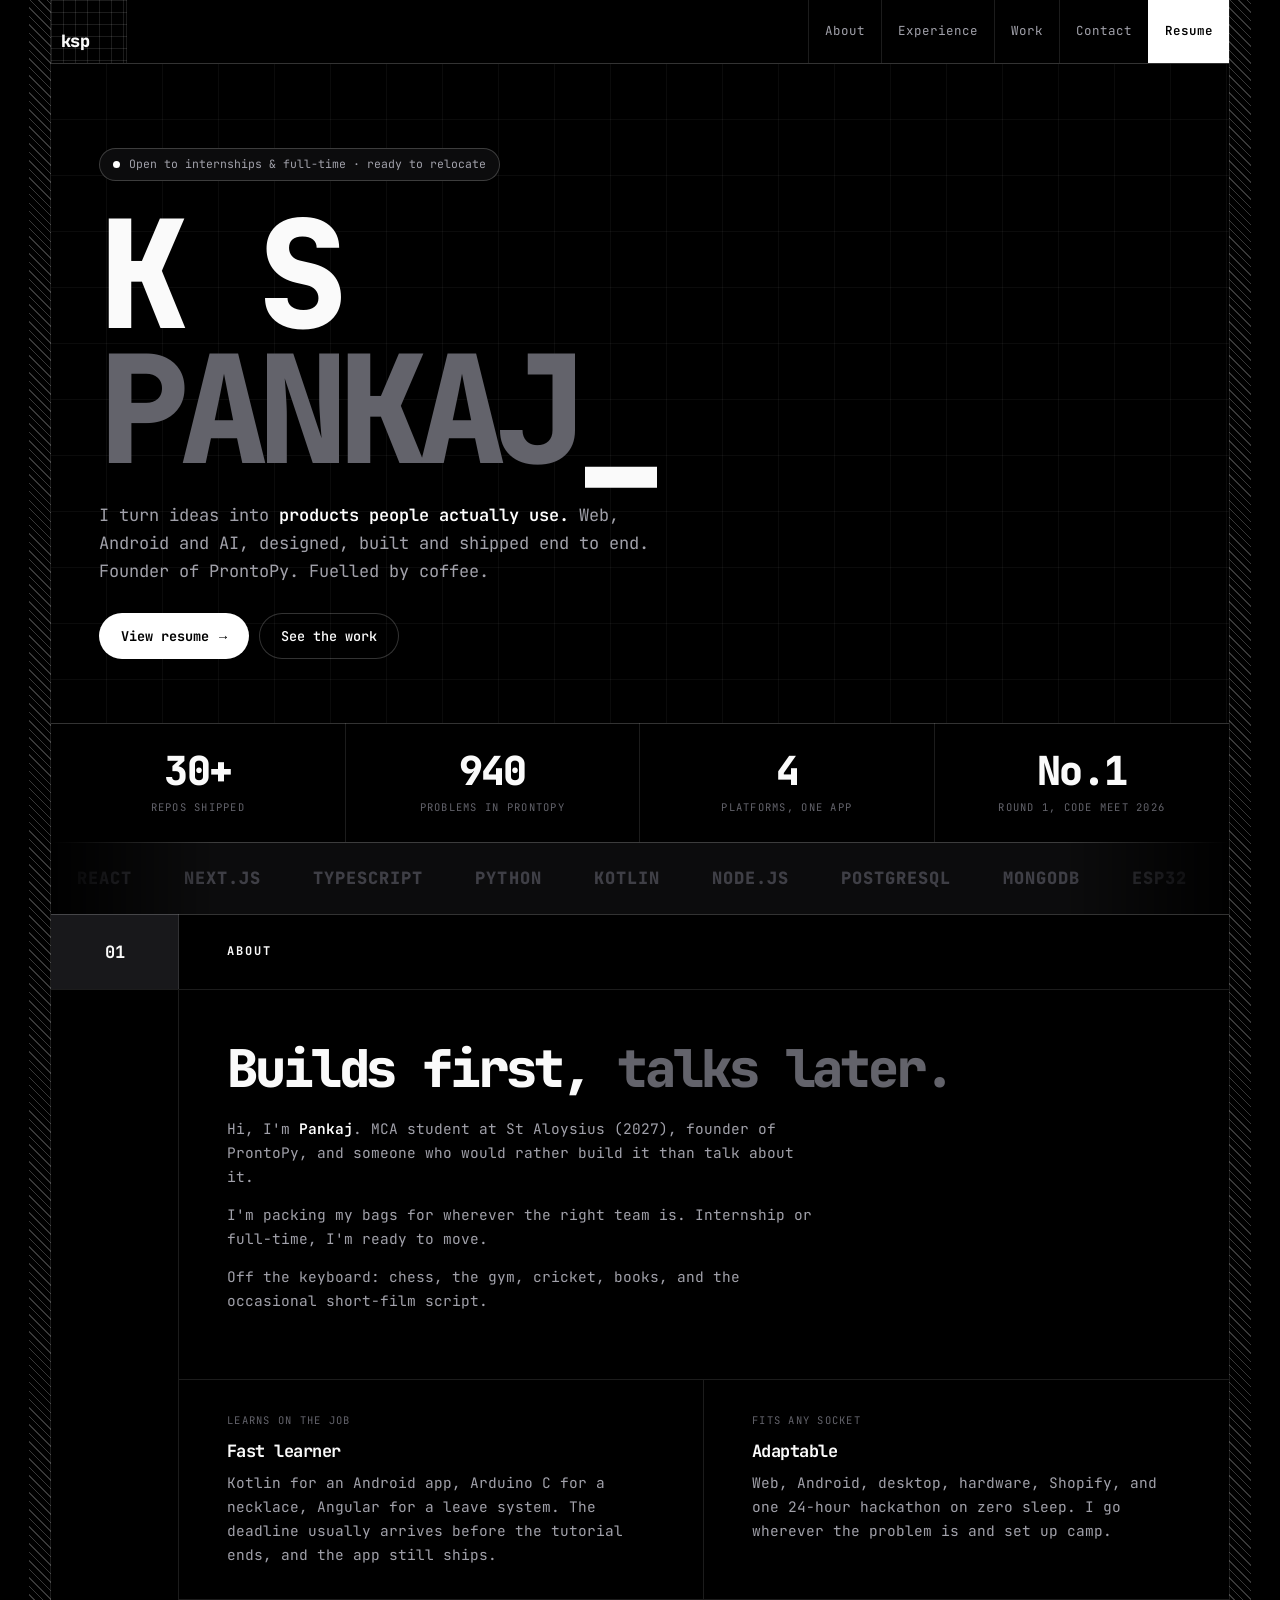
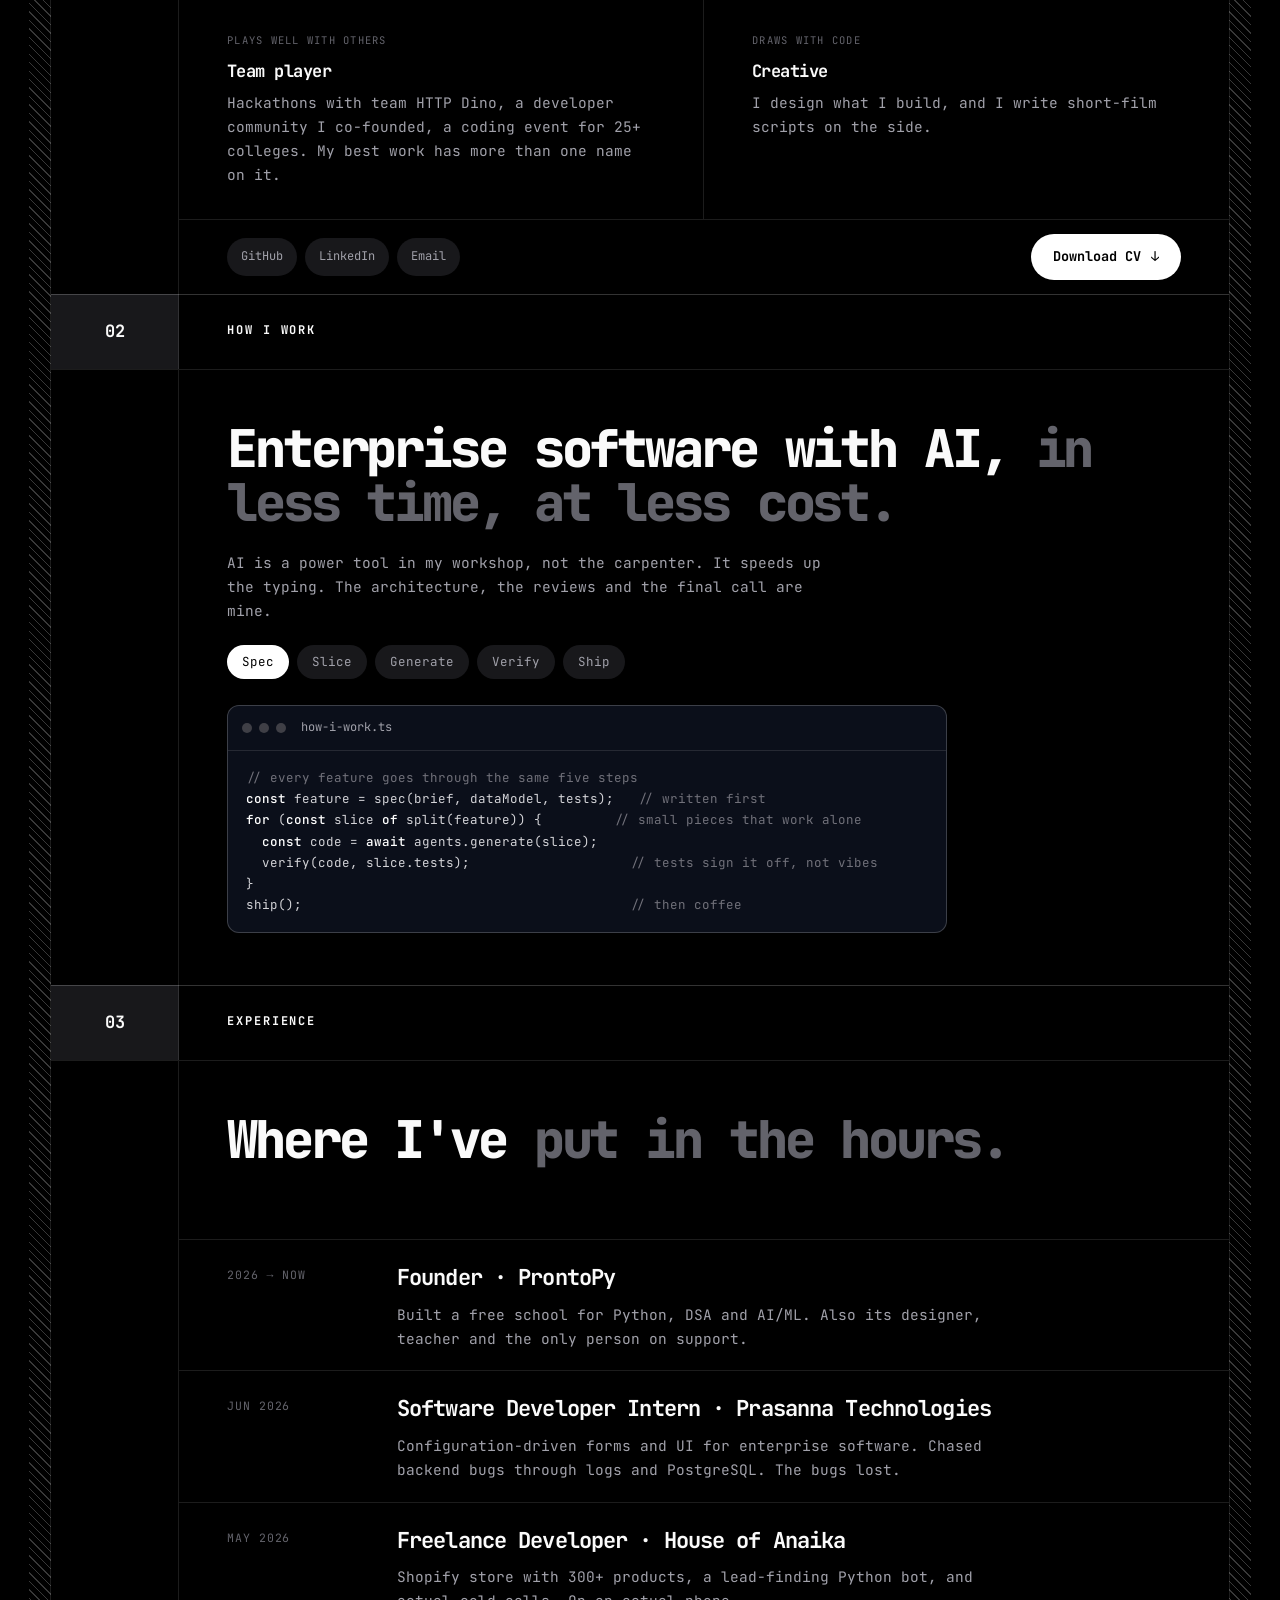
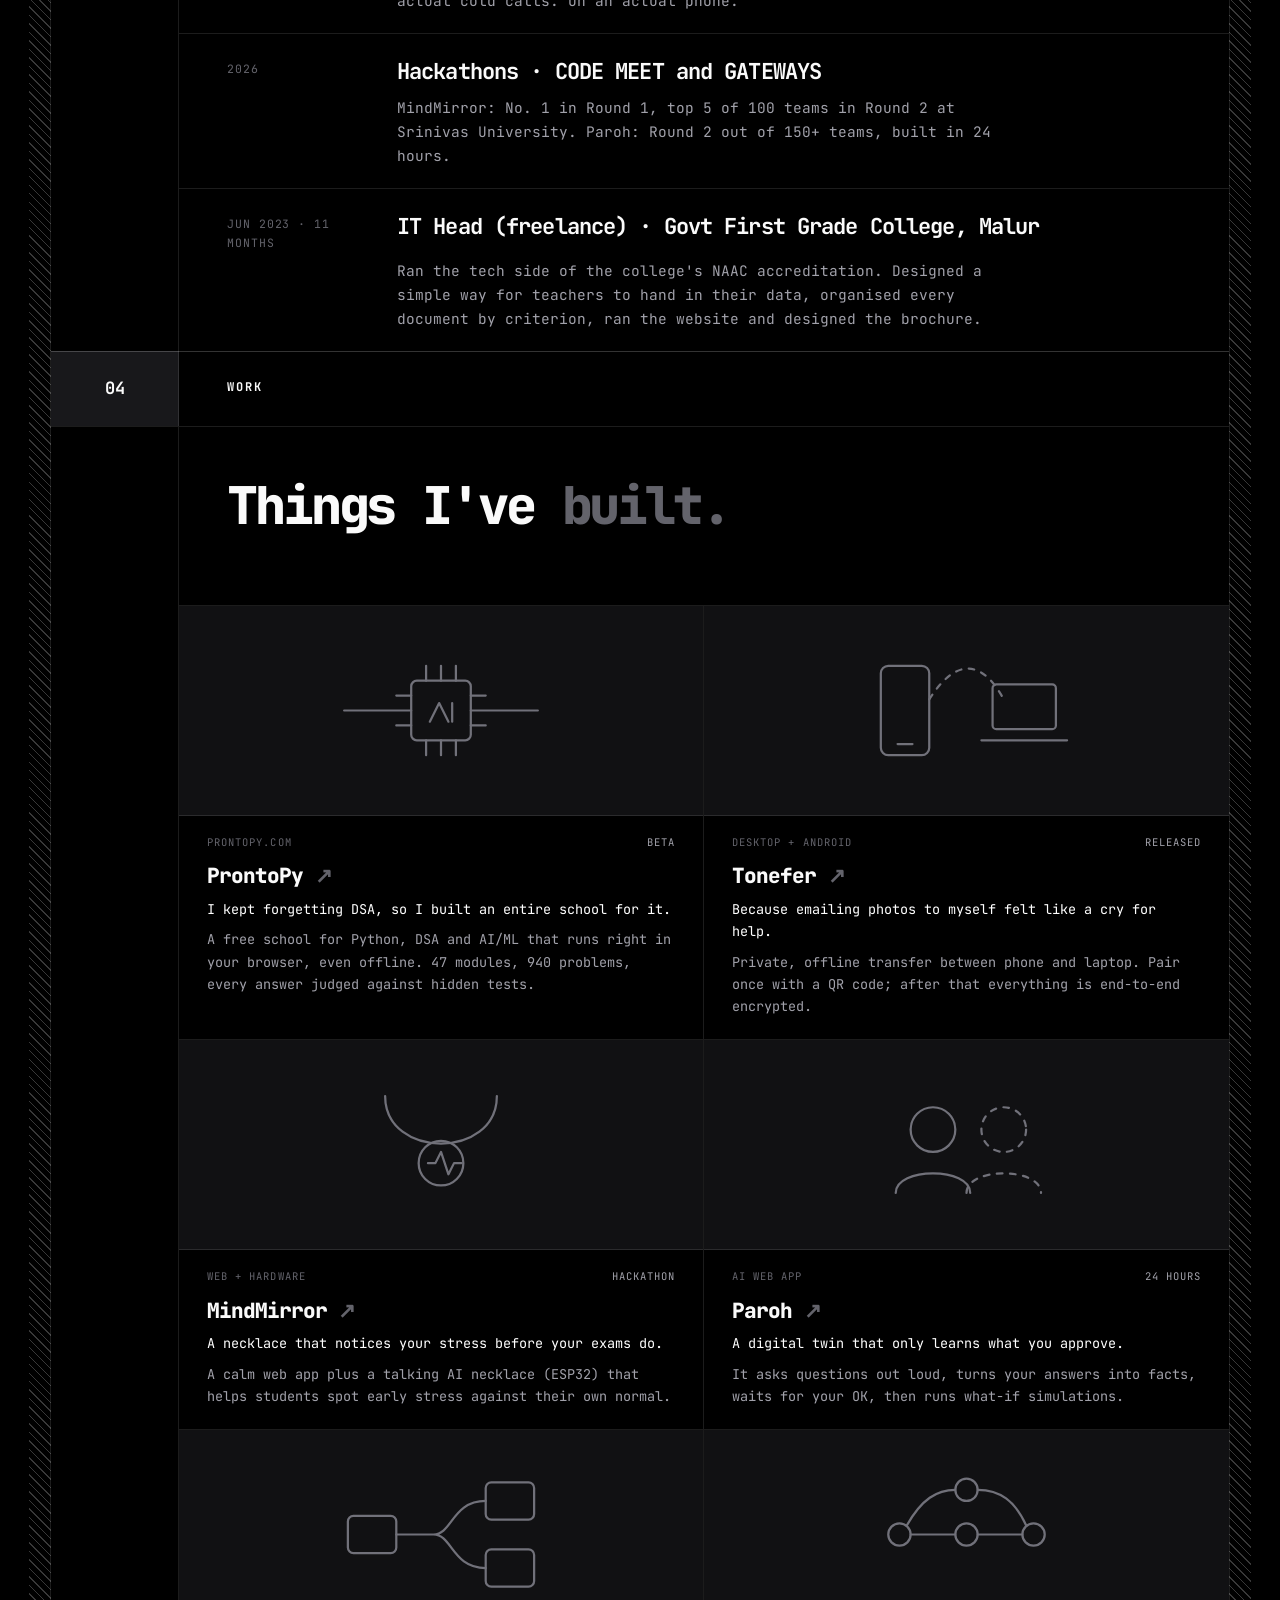
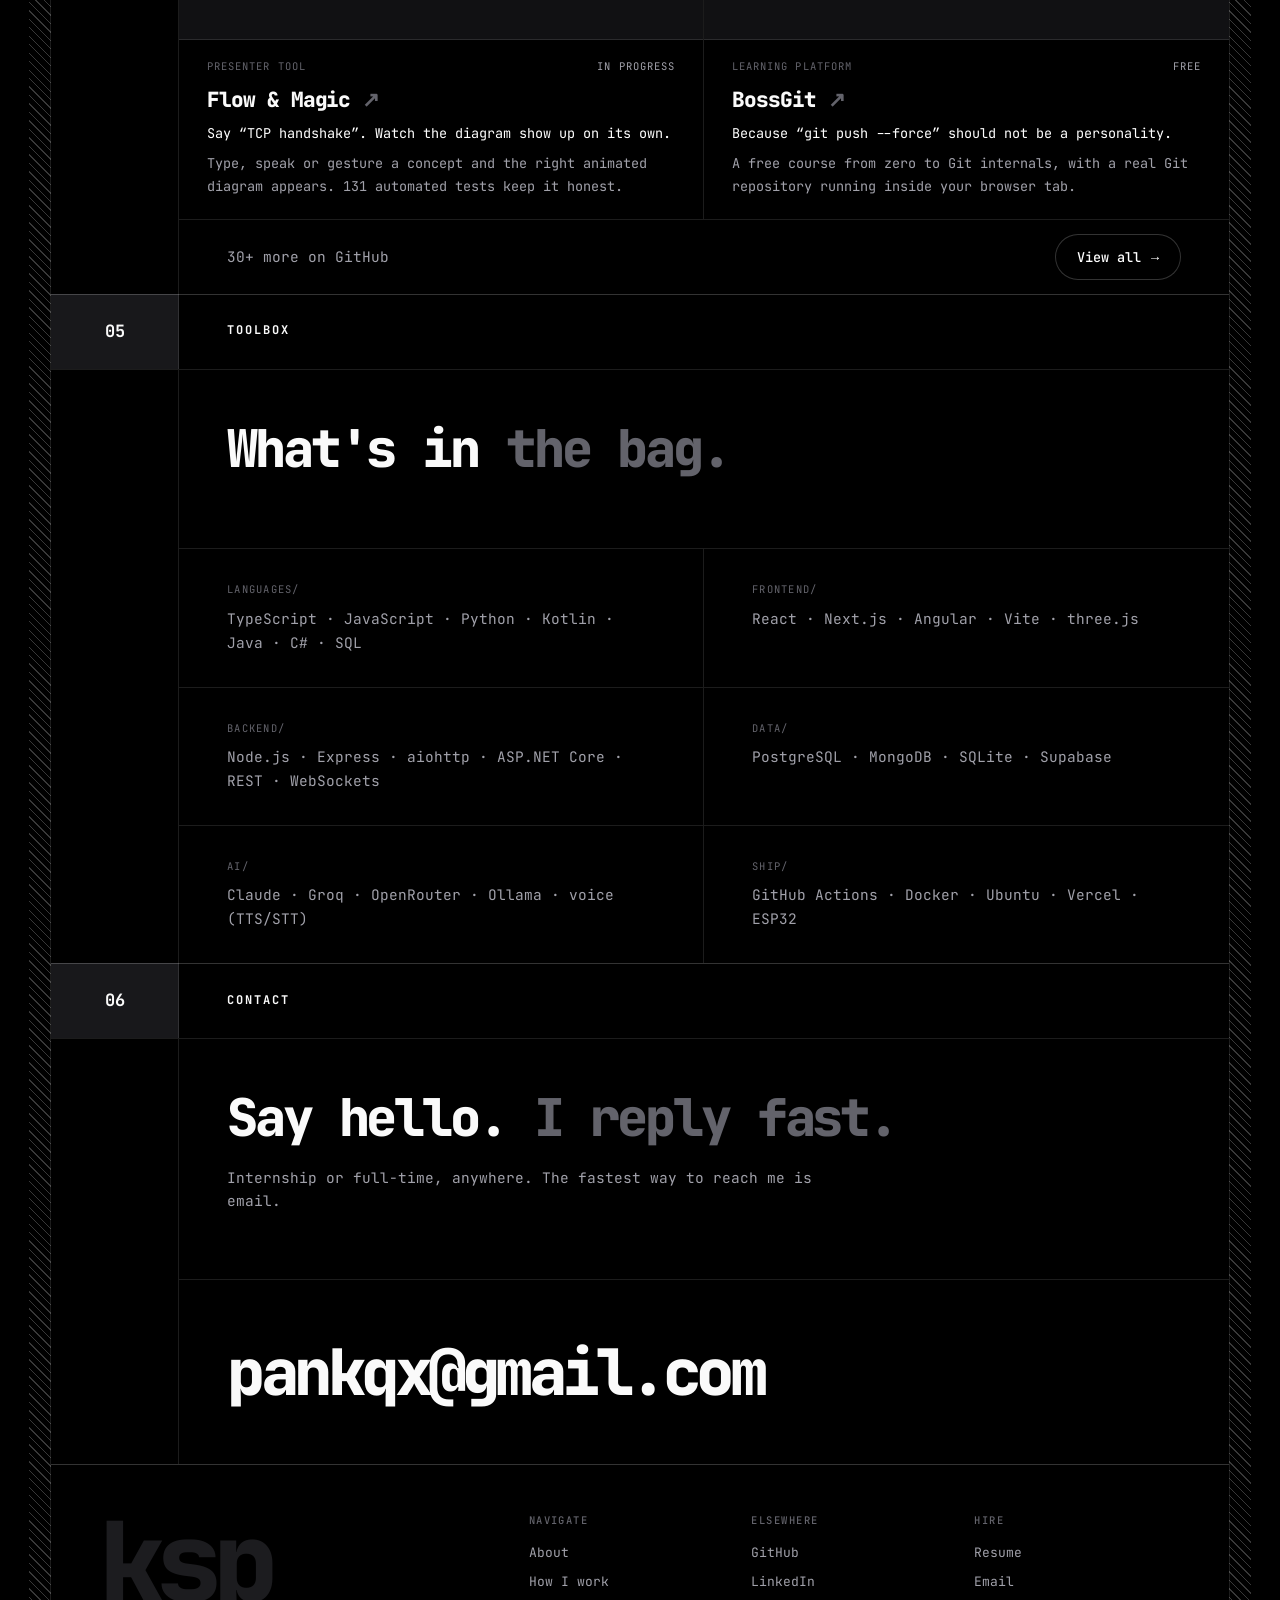
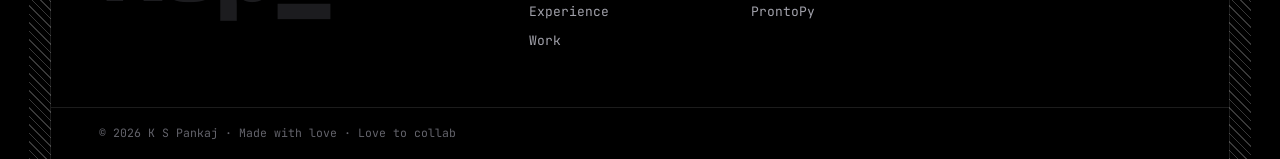
==== commit c6499a2e: "v2: framed black layout with numbered sections, JetBrains Mono, previous content, no colour glow" ====
--- a/v2/index.html
+++ b/v2/index.html
@@ -5,70 +5,126 @@
 <meta name="viewport" content="width=device-width, initial-scale=1">
 <title>K S Pankaj · AI Full-Stack Engineer</title>
 <meta name="description" content="K S Pankaj builds web, Android and AI products end to end. Founder of ProntoPy.">
+<meta name="theme-color" content="#000000">
 <meta property="og:title" content="K S Pankaj · AI Full-Stack Engineer">
 <meta property="og:image" content="https://pankqx.github.io/pankqx/assets/img/og.png">
 <link rel="icon" href="../assets/img/favicon.svg" type="image/svg+xml">
+<link rel="preload" href="../assets/fonts/jetbrains-mono-latin-wght-normal.woff2" as="font" type="font/woff2" crossorigin>
 <link rel="stylesheet" href="style.css">
 </head>
 <body>
-<canvas id="glow" aria-hidden="true"></canvas>
-<header class="col nav">
-  <b>pankaj<i>.</i></b>
-  <div><span class="open">open to work</span><a href="#work">Work</a><a href="#about">About</a><a href="resume.html">Resume</a><a href="#contact">Contact</a></div>
-</header>
+<div class="frame">
+<header class="top"><a class="logo" href="#main">ksp</a><nav><a href="#about">About</a><a href="#experience">Experience</a><a href="#work" class="keep">Work</a><a href="#contact">Contact</a><a class="res" href="resume.html">Resume</a></nav></header>
 
 <main id="main">
-<div class="col hero">
-  <span class="mono prompt">~ whoami</span>
-  <h1>K S<br>Pankaj<i>_</i></h1>
-  <p class="lead">I turn ideas into products <em>people actually use.</em></p>
-  <p class="sub">AI full-stack engineer. Web, Android and AI, built and shipped end to end. Founder of ProntoPy.</p>
-  <div class="cta"><a class="btn" href="resume.html">Resume</a><a class="btn ghost" href="#work">See the work</a></div>
+<div class="hero">
+  <span class="badge">Open to internships &amp; full-time · ready to relocate</span>
+  <h1>K S<br><span>Pankaj</span><i>_</i></h1>
+  <p>I turn ideas into <b>products people actually use.</b> Web, Android and AI, designed, built and shipped end to end. Founder of ProntoPy. Fuelled by coffee.</p>
+  <div class="cta"><a class="btn" href="resume.html">View resume <s>→</s></a><a class="btn ghost" href="#work">See the work</a></div>
 </div>
 
-<div class="col stats">
-  <div data-block><b>30+</b><span>repos shipped</span></div>
-  <div data-block><b>940</b><span>problems in ProntoPy</span></div>
-  <div data-block><b>4</b><span>platforms, one app</span></div>
+<div class="stats rule">
+  <div data-block><b>30+</b><span>Repos shipped</span></div>
+  <div data-block><b>940</b><span>Problems in ProntoPy</span></div>
+  <div data-block><b>4</b><span>Platforms, one app</span></div>
   <div data-block><b>No.1</b><span>Round 1, CODE MEET 2026</span></div>
 </div>
 
-<section class="col" id="work">
-  <header><span class="no">01</span><span class="mono prompt">$ cat work.md</span></header>
-  <h2>Things I've <em>built.</em></h2>
-  <div class="bento">
-    <article class="card wide" data-block><svg class="art" viewBox="0 0 120 80" aria-hidden="true"><rect x="44" y="24" width="32" height="32" rx="3"/><path d="M52 24v-8M60 24v-8M68 24v-8M52 64v-8M60 64v-8M68 64v-8M44 32h-8M44 40h-8M44 48h-8M84 32h-8M84 40h-8M84 48h-8M8 40h28M84 40h28"/><path d="M54 46l5-10 5 10M66 36v10"/></svg><div><span class="mono">React · Pyodide</span><h3><a href="https://python-dsa-sigma.vercel.app/" target="_blank" rel="noopener">ProntoPy</a><small>beta</small></h3><p>A free school for Python, DSA and AI/ML that runs in the browser, even offline. 47 modules, 940 problems, judged against hidden tests.</p></div></article>
-    <article class="card " data-block><svg class="art" viewBox="0 0 120 80" aria-hidden="true"><rect x="14" y="16" width="26" height="48" rx="4"/><path d="M23 58h8"/><path d="M40 34c14-22 28-22 40 0" stroke-dasharray="3 4"/><rect x="74" y="26" width="34" height="24" rx="2"/><path d="M68 56h46"/></svg><div><span class="mono">Python · Kotlin</span><h3><a href="https://github.com/pankqx/tonefer" target="_blank" rel="noopener">Tonefer</a></h3><p>Private, encrypted transfer between phone and laptop. Ubuntu, Windows and Android.</p></div></article>
-    <article class="card " data-block><svg class="art" viewBox="0 0 120 80" aria-hidden="true"><path d="M30 14c0 34 60 34 60 0"/><circle cx="60" cy="50" r="12"/><path d="M53 50h4l3-6 4 12 3-6h4"/></svg><div><span class="mono">React · ESP32</span><h3><a href="https://pankqx.github.io/MindMirror/" target="_blank" rel="noopener">MindMirror</a></h3><p>A student wellness app with an AI necklace. No. 1 in Round 1, top 5 of 100 teams at CODE MEET 2026.</p></div></article>
-    <article class="card " data-block><svg class="art" viewBox="0 0 120 80" aria-hidden="true"><circle cx="42" cy="32" r="12"/><path d="M22 66c0-14 40-14 40 0"/><circle cx="80" cy="32" r="12" stroke-dasharray="3 4"/><path d="M60 66c0-14 40-14 40 0" stroke-dasharray="3 4"/></svg><div><span class="mono">Next.js · LLM</span><h3><a href="https://paroh-twin.vercel.app" target="_blank" rel="noopener">Paroh</a></h3><p>A consent-first digital twin built in 24 hours.</p></div></article>
-    <article class="card " data-block><svg class="art" viewBox="0 0 120 80" aria-hidden="true"><rect x="10" y="30" width="26" height="20" rx="3"/><rect x="84" y="12" width="26" height="20" rx="3"/><rect x="84" y="48" width="26" height="20" rx="3"/><path d="M36 40h20c10 0 10-18 28-18M56 40c10 0 10 18 28 18"/></svg><div><span class="mono">React · TypeScript</span><h3><a href="https://github.com/pankqx/flow-magic" target="_blank" rel="noopener">Flow &amp; Magic</a></h3><p>Type, speak or gesture and an animated diagram appears. Made for presenters.</p></div></article>
-    <article class="card wide" data-block><svg class="art" viewBox="0 0 120 80" aria-hidden="true"><path d="M24 34l36-14 36 14v22l-36 14-36-14z"/><path d="M24 34l36 14 36-14M60 48v22"/></svg><div><span class="mono">React · Supabase</span><h3><a href="https://pankqx.github.io/thebrowniepress/" target="_blank" rel="noopener">The Brownie Press</a></h3><p>Storefront and owner dashboard for a home bakery, with orders sent straight to WhatsApp.</p></div></article>
-  </div>
-  <p class="more">30+ more on <a href="https://github.com/pankqx" target="_blank" rel="noopener">GitHub</a>.</p>
+<div class="ticker rule" aria-hidden="true"><div><span>React</span><span>Next.js</span><span>TypeScript</span><span>Python</span><span>Kotlin</span><span>Node.js</span><span>PostgreSQL</span><span>MongoDB</span><span>ESP32</span><span>Docker</span><span>Supabase</span><span>Angular</span><span>React</span><span>Next.js</span><span>TypeScript</span><span>Python</span><span>Kotlin</span><span>Node.js</span><span>PostgreSQL</span><span>MongoDB</span><span>ESP32</span><span>Docker</span><span>Supabase</span><span>Angular</span></div></div>
+
+<section class="rule" id="about">
+  <div class="sec-h"><b>01</b><span>About</span></div>
+  <div class="body"><div>
+    <div class="pad text rise">
+      <h2>Builds first, <em>talks later.</em></h2>
+      <p>Hi, I'm <b>Pankaj</b>. MCA student at St Aloysius (2027), founder of ProntoPy, and someone who would rather build it than talk about it.</p>
+      <p>I'm packing my bags for wherever the right team is. Internship or full-time, I'm ready to move.</p>
+      <p>Off the keyboard: chess, the gym, cricket, books, and the occasional short-film script.</p>
+    </div>
+    <div class="cells two">
+      <div class="rise" data-block><small>Learns on the job</small><h3>Fast learner</h3><p>Kotlin for an Android app, Arduino C for a necklace, Angular for a leave system. The deadline usually arrives before the tutorial ends, and the app still ships.</p></div>
+      <div class="rise" data-block><small>Fits any socket</small><h3>Adaptable</h3><p>Web, Android, desktop, hardware, Shopify, and one 24-hour hackathon on zero sleep. I go wherever the problem is and set up camp.</p></div>
+      <div class="rise" data-block><small>Plays well with others</small><h3>Team player</h3><p>Hackathons with team HTTP Dino, a developer community I co-founded, a coding event for 25+ colleges. My best work has more than one name on it.</p></div>
+      <div class="rise" data-block><small>Draws with code</small><h3>Creative</h3><p>I design what I build, and I write short-film scripts on the side.</p></div>
+    </div>
+    <div class="strip"><div class="icons"><a href="https://github.com/pankqx" target="_blank" rel="noopener">GitHub</a><a href="https://www.linkedin.com/in/pankqx" target="_blank" rel="noopener">LinkedIn</a><a href="mailto:pankqx@gmail.com">Email</a></div><a class="btn" href="resume.html">Download CV <s>↓</s></a></div>
+  </div></div>
 </section>
 
-<section class="col" id="about">
-  <header><span class="no">02</span><span class="mono prompt">$ cat about.md</span></header>
-  <h2>Builds first, <em>talks later.</em></h2>
-  <div class="prose">
-    <p>I'm Pankaj, an MCA student at St Aloysius (2027). I learn fast, adapt to whatever the problem needs, and work well in a team.</p>
-  </div>
-  <ul class="tags"><li>Fast learner</li><li>Adaptable</li><li>Creative</li><li>Team player</li></ul>
-  <span class="mono prompt log">$ cat experience.log</span>
-  <div class="logrow" data-block><span>2026 – now</span><p><b>Founder &amp; Developer</b>, ProntoPy</p></div>
-  <div class="logrow" data-block><span>Jun 2026</span><p><b>Software Developer Intern</b>, Prasanna Technologies</p></div>
-  <div class="logrow" data-block><span>May 2026</span><p><b>Freelance Developer</b>, House of Anaika</p></div>
-  <div class="logrow" data-block><span>2023 – 2024</span><p><b>IT Head (freelance)</b>, Govt First Grade College, Malur · NAAC accreditation</p></div>
+<section class="rule" id="how">
+  <div class="sec-h"><b>02</b><span>How I work</span></div>
+  <div class="body"><div class="pad text rise">
+    <h2>Enterprise software with AI, <em>in less time, at less cost.</em></h2>
+    <p>AI is a power tool in my workshop, not the carpenter. It speeds up the typing. The architecture, the reviews and the final call are mine.</p>
+    <ul class="pills"><li>Spec</li><li>Slice</li><li>Generate</li><li>Verify</li><li>Ship</li></ul>
+    <div class="code"><header><i></i><i></i><i></i><span>how-i-work.ts</span></header><pre><u>// every feature goes through the same five steps</u>
+<b>const</b> feature = spec(brief, dataModel, tests);   <u>// written first</u>
+<b>for</b> (<b>const</b> slice <b>of</b> split(feature)) {         <u>// small pieces that work alone</u>
+  <b>const</b> code = <b>await</b> agents.generate(slice);
+  verify(code, slice.tests);                    <u>// tests sign it off, not vibes</u>
+}
+ship();                                         <u>// then coffee</u></pre></div>
+  </div></div>
 </section>
 
-<section class="col" id="contact">
-  <header><span class="no">03</span><span class="mono prompt">$ cat hire.me</span></header>
-  <a class="mail" href="mailto:pankqx@gmail.com">pankqx@gmail.com</a>
-  <div class="links"><a href="https://www.linkedin.com/in/pankqx" target="_blank" rel="noopener">LinkedIn ↗</a><a href="https://github.com/pankqx" target="_blank" rel="noopener">GitHub ↗</a><a href="resume.html">Resume ↗</a></div>
+<section class="rule" id="experience">
+  <div class="sec-h"><b>03</b><span>Experience</span></div>
+  <div class="body"><div>
+    <div class="pad"><h2>Where I've <em>put in the hours.</em></h2></div>
+    <div class="xp rise" data-block><time>2026 → now</time><h3>Founder · ProntoPy</h3><p>Built a free school for Python, DSA and AI/ML. Also its designer, teacher and the only person on support.</p></div>
+    <div class="xp rise" data-block><time>Jun 2026</time><h3>Software Developer Intern · Prasanna Technologies</h3><p>Configuration-driven forms and UI for enterprise software. Chased backend bugs through logs and PostgreSQL. The bugs lost.</p></div>
+    <div class="xp rise" data-block><time>May 2026</time><h3>Freelance Developer · House of Anaika</h3><p>Shopify store with 300+ products, a lead-finding Python bot, and actual cold calls. On an actual phone.</p></div>
+    <div class="xp rise" data-block><time>2026</time><h3>Hackathons · CODE MEET and GATEWAYS</h3><p>MindMirror: No. 1 in Round 1, top 5 of 100 teams in Round 2 at Srinivas University. Paroh: Round 2 out of 150+ teams, built in 24 hours.</p></div>
+    <div class="xp rise" data-block><time>Jun 2023 · 11 months</time><h3>IT Head (freelance) · Govt First Grade College, Malur</h3><p>Ran the tech side of the college's NAAC accreditation. Designed a simple way for teachers to hand in their data, organised every document by criterion, ran the website and designed the brochure.</p></div>
+  </div></div>
+</section>
+
+<section class="rule" id="work">
+  <div class="sec-h"><b>04</b><span>Work</span></div>
+  <div class="body"><div>
+    <div class="pad"><h2>Things I've <em>built.</em></h2></div>
+    <div class="bento">
+      <article class="card rise" data-block><div class="thumb"><svg class="art" viewBox="0 0 120 80" aria-hidden="true"><rect x="44" y="24" width="32" height="32" rx="3"/><path d="M52 24v-8M60 24v-8M68 24v-8M52 64v-8M60 64v-8M68 64v-8M44 32h-8M44 40h-8M44 48h-8M84 32h-8M84 40h-8M84 48h-8M8 40h28M84 40h28"/><path d="M54 46l5-10 5 10M66 36v10"/></svg></div><div class="t"><small><span>prontopy.com</span><em>beta</em></small><h3><a href="https://python-dsa-sigma.vercel.app/" target="_blank" rel="noopener">ProntoPy</a></h3><q>I kept forgetting DSA, so I built an entire school for it.</q><p>A free school for Python, DSA and AI/ML that runs right in your browser, even offline. 47 modules, 940 problems, every answer judged against hidden tests.</p></div></article>
+      <article class="card rise" data-block><div class="thumb"><svg class="art" viewBox="0 0 120 80" aria-hidden="true"><rect x="14" y="16" width="26" height="48" rx="4"/><path d="M23 58h8"/><path d="M40 34c14-22 28-22 40 0" stroke-dasharray="3 4"/><rect x="74" y="26" width="34" height="24" rx="2"/><path d="M68 56h46"/></svg></div><div class="t"><small><span>desktop + android</span><em>released</em></small><h3><a href="https://github.com/pankqx/tonefer" target="_blank" rel="noopener">Tonefer</a></h3><q>Because emailing photos to myself felt like a cry for help.</q><p>Private, offline transfer between phone and laptop. Pair once with a QR code; after that everything is end-to-end encrypted.</p></div></article>
+      <article class="card rise" data-block><div class="thumb"><svg class="art" viewBox="0 0 120 80" aria-hidden="true"><path d="M30 14c0 34 60 34 60 0"/><circle cx="60" cy="50" r="12"/><path d="M53 50h4l3-6 4 12 3-6h4"/></svg></div><div class="t"><small><span>web + hardware</span><em>hackathon</em></small><h3><a href="https://pankqx.github.io/MindMirror/" target="_blank" rel="noopener">MindMirror</a></h3><q>A necklace that notices your stress before your exams do.</q><p>A calm web app plus a talking AI necklace (ESP32) that helps students spot early stress against their own normal.</p></div></article>
+      <article class="card rise" data-block><div class="thumb"><svg class="art" viewBox="0 0 120 80" aria-hidden="true"><circle cx="42" cy="32" r="12"/><path d="M22 66c0-14 40-14 40 0"/><circle cx="80" cy="32" r="12" stroke-dasharray="3 4"/><path d="M60 66c0-14 40-14 40 0" stroke-dasharray="3 4"/></svg></div><div class="t"><small><span>ai web app</span><em>24 hours</em></small><h3><a href="https://paroh-twin.vercel.app" target="_blank" rel="noopener">Paroh</a></h3><q>A digital twin that only learns what you approve.</q><p>It asks questions out loud, turns your answers into facts, waits for your OK, then runs what-if simulations.</p></div></article>
+      <article class="card rise" data-block><div class="thumb"><svg class="art" viewBox="0 0 120 80" aria-hidden="true"><rect x="10" y="30" width="26" height="20" rx="3"/><rect x="84" y="12" width="26" height="20" rx="3"/><rect x="84" y="48" width="26" height="20" rx="3"/><path d="M36 40h20c10 0 10-18 28-18M56 40c10 0 10 18 28 18"/></svg></div><div class="t"><small><span>presenter tool</span><em>in progress</em></small><h3><a href="https://github.com/pankqx/flow-magic" target="_blank" rel="noopener">Flow &amp; Magic</a></h3><q>Say “TCP handshake”. Watch the diagram show up on its own.</q><p>Type, speak or gesture a concept and the right animated diagram appears. 131 automated tests keep it honest.</p></div></article>
+      <article class="card rise" data-block><div class="thumb"><svg class="art" viewBox="0 0 120 80" aria-hidden="true"><circle cx="24" cy="40" r="6"/><circle cx="60" cy="40" r="6"/><circle cx="96" cy="40" r="6"/><circle cx="60" cy="16" r="6"/><path d="M30 40h24M66 40h24M28 35c8-14 16-19 26-19M66 16c12 0 20 6 26 19"/></svg></div><div class="t"><small><span>learning platform</span><em>free</em></small><h3><a href="https://github.com/pankqx/Bossgit" target="_blank" rel="noopener">BossGit</a></h3><q>Because “git push --force” should not be a personality.</q><p>A free course from zero to Git internals, with a real Git repository running inside your browser tab.</p></div></article>
+    </div>
+    <div class="strip"><span style="color:var(--soft)">30+ more on GitHub</span><a class="btn ghost" href="https://github.com/pankqx" target="_blank" rel="noopener">View all <s>→</s></a></div>
+  </div></div>
+</section>
+
+<section class="rule" id="toolbox">
+  <div class="sec-h"><b>05</b><span>Toolbox</span></div>
+  <div class="body"><div>
+    <div class="pad"><h2>What's in <em>the bag.</em></h2></div>
+    <div class="cells two">
+      <div class="rise" data-block><small>languages/</small><p>TypeScript · JavaScript · Python · Kotlin · Java · C# · SQL</p></div>
+      <div class="rise" data-block><small>frontend/</small><p>React · Next.js · Angular · Vite · three.js</p></div>
+      <div class="rise" data-block><small>backend/</small><p>Node.js · Express · aiohttp · ASP.NET Core · REST · WebSockets</p></div>
+      <div class="rise" data-block><small>data/</small><p>PostgreSQL · MongoDB · SQLite · Supabase</p></div>
+      <div class="rise" data-block><small>ai/</small><p>Claude · Groq · OpenRouter · Ollama · voice (TTS/STT)</p></div>
+      <div class="rise" data-block><small>ship/</small><p>GitHub Actions · Docker · Ubuntu · Vercel · ESP32</p></div>
+    </div>
+  </div></div>
+</section>
+
+<section class="rule" id="contact">
+  <div class="sec-h"><b>06</b><span>Contact</span></div>
+  <div class="body"><div>
+    <div class="pad text"><h2>Say hello. <em>I reply fast.</em></h2><p>Internship or full-time, anywhere. The fastest way to reach me is email.</p></div>
+    <a class="mail" href="mailto:pankqx@gmail.com">pankqx@gmail.com</a>
+  </div></div>
 </section>
 </main>
 
-<footer class="col mono"><span>© 2026 K S Pankaj · Made with love</span><span data-visits hidden>Visitor <b data-visits-n></b></span></footer>
+<footer class="rule">
+  <div class="foot"><div class="big">ksp_</div><div><h4>Navigate</h4><a href="#about">About</a><a href="#how">How I work</a><a href="#experience">Experience</a><a href="#work">Work</a></div><div><h4>Elsewhere</h4><a href="https://github.com/pankqx" target="_blank" rel="noopener">GitHub</a><a href="https://www.linkedin.com/in/pankqx" target="_blank" rel="noopener">LinkedIn</a><a href="https://python-dsa-sigma.vercel.app/" target="_blank" rel="noopener">ProntoPy</a></div><div><h4>Hire</h4><a href="resume.html">Resume</a><a href="mailto:pankqx@gmail.com">Email</a></div></div>
+  <div class="end"><span>© 2026 K S Pankaj · Made with love · Love to collab</span><span data-visits hidden>Visitor <b data-visits-n></b></span></div>
+</footer>
+</div>
 <script>(function(){var s=document.createElement('script');s.src=/[?&]edit\b/.test(location.search)?'edit.js':'app.js';document.body.appendChild(s);})();</script>
 </body>
 </html>
--- a/v2/style.css
+++ b/v2/style.css
@@ -1,88 +1,155 @@
-/* K S Pankaj · version 2 · one quiet column. Edit colours here. */
-@font-face { font-family: 'Archivo'; src: url('../assets/fonts/archivo-latin-wdth-normal.woff2') format('woff2'); font-weight: 100 900; font-stretch: 62% 125%; font-display: swap; }
-@font-face { font-family: 'Plex Mono'; src: url('../assets/fonts/ibm-plex-mono-latin-400-normal.woff2') format('woff2'); font-weight: 400; font-display: swap; }
-@font-face { font-family: 'Instrument Serif'; src: url('../assets/fonts/instrument-serif-latin-400-italic.woff2') format('woff2'); font-style: italic; font-display: swap; }
+/* K S Pankaj · version 2
+   Black page, hairline borders, one framed column, numbered sections. One font: JetBrains Mono. */
+@font-face { font-family: 'JetBrains Mono'; src: url('../assets/fonts/jetbrains-mono-latin-wght-normal.woff2') format('woff2'); font-weight: 100 800; font-display: swap; }
 :root {
-  --bg: #0a0a0a; --text: #efede7; --soft: #a3a099; --faint: #6f6c66; --line: rgba(239, 237, 231, 0.13); --card: #121212; --accent: #ff4e1b;
-  --sans: 'Archivo', system-ui, sans-serif; --mono: 'Plex Mono', ui-monospace, monospace; --serif: 'Instrument Serif', Georgia, serif;
+  --bg: #000; --panel: #0c0c0d; --cell: #18181b; --text: #fafafa; --soft: #a1a1aa; --faint: #63636b;
+  --line: rgba(255, 255, 255, 0.11); --line-2: rgba(255, 255, 255, 0.2);
+  --mono: 'JetBrains Mono', ui-monospace, 'Courier New', monospace; --sans: var(--mono);
+  --gutter: 14px; --side: 96px;
   color-scheme: dark;
 }
+@media (min-width: 900px) { :root { --gutter: 22px; --side: 128px; } }
 *, *::before, *::after { box-sizing: border-box; }
 html { overflow-x: hidden; scroll-behavior: smooth; -webkit-text-size-adjust: 100%; }
-body { margin: 0; background: var(--bg); color: var(--text); font-family: var(--sans); font-size: 17px; line-height: 1.6; -webkit-font-smoothing: antialiased; }
+body { margin: 0; background: var(--bg); color: var(--text); font-family: var(--mono); font-size: 14.5px; line-height: 1.65; -webkit-font-smoothing: antialiased; }
 a { color: inherit; text-decoration: none; }
-:focus-visible { outline: 2px solid var(--accent); outline-offset: 3px; }
-.col { width: min(100% - 40px, 1080px); margin: 0 auto; }
-.mono { font-family: var(--mono); font-size: 12px; letter-spacing: 0.06em; text-transform: uppercase; color: var(--faint); }
+button { font: inherit; }
+:focus-visible { outline: 2px solid #fff; outline-offset: 2px; }
+::selection { background: #fff; color: #000; }
 
-/* the soft moving light behind the top of the page */
-#glow { position: absolute; top: 0; left: 0; width: 100%; height: min(92vh, 760px); z-index: -1; pointer-events: none; opacity: 0; transition: opacity 1.6s; -webkit-mask-image: linear-gradient(#000 35%, transparent); mask-image: linear-gradient(#000 35%, transparent); }
-#glow.on { opacity: 1; }
+/* the framed column, with hatched strips down both sides */
+.frame { position: relative; width: min(100% - 2 * var(--gutter), 1180px); margin: 0 auto; border-left: 1px solid var(--line); border-right: 1px solid var(--line); }
+.frame::before, .frame::after { content: ''; position: absolute; top: 0; bottom: 0; width: var(--gutter); background: repeating-linear-gradient(45deg, rgba(255, 255, 255, 0.22) 0 1px, transparent 1px 6px); pointer-events: none; }
+.frame::before { right: 100%; } .frame::after { left: 100%; }
+.rule { position: relative; }
+.rule::before { content: ''; position: absolute; top: 0; left: 50%; width: 100vw; height: 1px; transform: translateX(-50%); background: var(--line-2); z-index: 2; }
 
-.nav { display: flex; justify-content: space-between; align-items: center; padding: 26px 0; }
-.nav b { font-weight: 700; letter-spacing: -0.01em; }
-.nav b i { color: var(--accent); font-style: normal; }
-.nav div { display: flex; gap: 22px; }
-.nav div a { font-size: 15px; color: var(--soft); }
-.nav div a:hover { color: var(--text); }
+/* top bar: every item sits in its own cell */
+.top { position: sticky; top: 0; z-index: 20; display: flex; justify-content: space-between; height: 64px; background: rgba(0, 0, 0, 0.82); -webkit-backdrop-filter: blur(14px); backdrop-filter: blur(14px); border-bottom: 1px solid var(--line-2); }
+.logo { display: flex; align-items: flex-end; width: 76px; padding: 0 0 8px 10px; font-weight: 800; font-size: 17px; letter-spacing: -0.04em; border-right: 1px solid var(--line); background-image: linear-gradient(var(--line) 1px, transparent 1px), linear-gradient(90deg, var(--line) 1px, transparent 1px); background-size: 12px 12px; }
+.top nav { display: flex; height: 100%; white-space: nowrap; }
+.top nav a { display: flex; align-items: center; padding: 0 16px; border-left: 1px solid var(--line); font-size: 12.5px; color: var(--soft); transition: color 0.2s, background-color 0.2s; }
+.top nav a:hover { color: #fff; background: var(--cell); }
+.top nav a.res { color: #000; background: #fff; font-weight: 600; }
+.top nav a.res:hover { background: #d4d4d8; }
+@media (max-width: 640px) { .top nav a:not(.res):not(.keep) { display: none; } }
 
-.open { display: none; align-items: center; gap: 8px; font-family: var(--mono); font-size: 11.5px; color: var(--soft); }
-.open::before { content: ''; width: 7px; height: 7px; border-radius: 50%; background: #3ddc84; animation: pulse 2s infinite; }
-@keyframes pulse { 50% { opacity: 0.3; } }
-@media (min-width: 620px) { .open { display: inline-flex; } }
-.prompt { color: var(--accent); text-transform: none; letter-spacing: 0; font-size: 13px; }
+/* hero */
+.hero { padding: clamp(36px, 7vw, 84px) clamp(18px, 4vw, 48px) clamp(34px, 6vw, 64px); background-image: linear-gradient(rgba(255,255,255,0.045) 1px, transparent 1px), linear-gradient(90deg, rgba(255,255,255,0.045) 1px, transparent 1px); background-size: 56px 56px; background-position: -1px -1px; }
+.badge { display: inline-flex; align-items: center; gap: 9px; padding: 6px 13px; border: 1px solid var(--line-2); border-radius: 999px; background: var(--panel); font-size: 11.5px; color: var(--soft); }
+.badge::before { content: ''; width: 7px; height: 7px; border-radius: 50%; background: #fff; animation: pulse 2s ease-in-out infinite; }
+@keyframes pulse { 50% { opacity: 0.25; } }
+.hero h1 { margin: 26px 0 24px; font-size: clamp(46px, 12.5vw, 150px); font-weight: 800; line-height: 0.9; letter-spacing: -0.07em; text-transform: uppercase; }
+.hero h1 span { color: var(--faint); }
+.hero h1 i { font-style: normal; animation: blink 1.1s steps(1) infinite; }
+@keyframes blink { 50% { opacity: 0; } }
+.hero p { margin: 0; max-width: 58ch; color: var(--soft); font-size: clamp(14.5px, 1.5vw, 17px); }
+.hero p b { color: #fff; font-weight: 600; }
+.cta { display: flex; flex-wrap: wrap; gap: 10px; margin-top: 28px; }
+.btn { display: inline-flex; align-items: center; gap: 10px; height: 46px; padding: 0 22px; border-radius: 999px; background: #fff; color: #000; font-size: 13.5px; font-weight: 700; border: 0; cursor: pointer; transition: background-color 0.2s; }
+.btn s { text-decoration: none; transition: transform 0.25s; }
+.btn:hover s { transform: translateX(5px); }
+.btn:hover { background: #d4d4d8; }
+.btn.ghost { background: none; color: #fff; box-shadow: inset 0 0 0 1px var(--line-2); font-weight: 500; }
+.btn.ghost:hover { background: var(--cell); }
 
-.hero { padding: clamp(56px, 12vh, 120px) 0 clamp(40px, 7vh, 72px); }
-.hero h1 { margin: 16px 0 26px -0.04em; font-size: clamp(52px, 15.5vw, 200px); font-weight: 900; font-stretch: 112%; line-height: 0.82; letter-spacing: -0.045em; text-transform: uppercase; }
-.hero h1 i { font-style: normal; color: var(--accent); animation: blink 1.1s steps(1) infinite; }
-@keyframes blink { 50% { opacity: 0; } }
-.lead { margin: 0 0 10px; font-size: clamp(24px, 3.6vw, 40px); font-weight: 500; line-height: 1.15; letter-spacing: -0.025em; }
-.lead em, section h2 em { font-family: var(--serif); font-weight: 400; letter-spacing: -0.01em; }
-.sub { margin: 0; max-width: 50ch; color: var(--soft); }
-.cta { display: flex; flex-wrap: wrap; gap: 12px; margin-top: 30px; }
-.btn { display: inline-flex; align-items: center; height: 46px; padding: 0 22px; background: var(--text); color: var(--bg); font-family: var(--mono); font-size: 12.5px; letter-spacing: 0.06em; text-transform: uppercase; border: 0; cursor: pointer; }
-.btn.ghost { background: none; color: var(--text); box-shadow: inset 0 0 0 1px var(--line); }
-.btn:hover { background: var(--accent); color: #0a0a0a; box-shadow: none; }
+/* numbers */
+.stats { display: grid; grid-template-columns: repeat(2, 1fr); }
+.stats div { padding: 26px 12px; text-align: center; border-right: 1px solid var(--line); border-bottom: 1px solid var(--line); transition: background-color 0.25s; }
+.stats div:hover { background: var(--panel); }
+.stats div:nth-child(2n) { border-right: 0; }
+.stats b { display: block; font-size: clamp(26px, 4vw, 40px); font-weight: 800; letter-spacing: -0.04em; line-height: 1.1; }
+.stats span { display: block; margin-top: 6px; font-size: 10.5px; letter-spacing: 0.12em; text-transform: uppercase; color: var(--faint); }
+@media (min-width: 760px) { .stats { grid-template-columns: repeat(4, 1fr); } .stats div { border-bottom: 0; } .stats div:nth-child(2n) { border-right: 1px solid var(--line); } .stats div:last-child { border-right: 0; } }
 
-.stats { display: grid; grid-template-columns: repeat(2, 1fr); border-top: 1px solid var(--line); border-left: 1px solid var(--line); }
-.stats div { padding: 22px 18px; border-right: 1px solid var(--line); border-bottom: 1px solid var(--line); }
-.stats b { display: block; font-size: clamp(38px, 6vw, 64px); font-weight: 800; font-stretch: 75%; line-height: 1; letter-spacing: -0.02em; }
-.stats span { display: block; margin-top: 8px; font-size: 14px; color: var(--soft); }
-@media (min-width: 760px) { .stats { grid-template-columns: repeat(4, 1fr); } }
+/* the moving row of tools */
+.ticker { overflow: hidden; padding: 22px 0; background: var(--panel); -webkit-mask-image: linear-gradient(90deg, transparent, #000 14%, #000 86%, transparent); mask-image: linear-gradient(90deg, transparent, #000 14%, #000 86%, transparent); }
+.ticker div { display: flex; width: max-content; animation: slide 34s linear infinite; }
+.ticker:hover div { animation-play-state: paused; }
+.ticker span { padding: 0 26px; font-size: 17px; font-weight: 800; letter-spacing: 0.06em; text-transform: uppercase; color: #3f3f46; transition: color 0.2s; }
+.ticker span:hover { color: #fff; }
+@keyframes slide { to { transform: translateX(-50%); } }
 
-section { padding: clamp(64px, 11vh, 120px) 0 0; }
-section header { display: flex; align-items: center; gap: 12px; margin-bottom: 18px; }
-section header::after { content: ''; flex: 1; height: 1px; background: var(--line); }
-.no { font-family: var(--mono); font-size: 12px; color: var(--bg); background: var(--text); padding: 3px 8px; }
-section h2 { margin: 0 0 clamp(26px, 4vw, 44px); font-size: clamp(38px, 7vw, 84px); font-weight: 700; line-height: 0.98; letter-spacing: -0.04em; }
-.bento { display: grid; gap: 10px; }
-.card { display: flex; flex-direction: column; background: var(--card); box-shadow: inset 0 0 0 1px var(--line); transition: box-shadow 0.3s, transform 0.3s; }
-.card:hover { box-shadow: inset 0 0 0 1px var(--accent); transform: translateY(-3px); }
-.card .art { width: 100%; height: auto; max-height: 190px; padding: 26px; border-bottom: 1px solid var(--line); fill: none; stroke: var(--text); stroke-width: 1.3; stroke-linecap: round; stroke-linejoin: round; }
-.card:hover .art { stroke: var(--accent); }
-.card div { padding: 18px 20px 22px; }
-.card h3 { margin: 6px 0 6px; font-size: 24px; font-weight: 700; letter-spacing: -0.02em; }
-.card h3 small { margin-left: 8px; font-family: var(--mono); font-size: 11px; font-weight: 400; color: var(--accent); text-transform: uppercase; }
-.card p { margin: 0; color: var(--soft); font-size: 15.5px; }
-@media (min-width: 760px) { .bento { grid-template-columns: repeat(3, 1fr); } .card.wide:last-child { grid-column: span 3; } .card.wide:last-child .art { width: 30%; } .card.wide { grid-column: span 2; flex-direction: row; } .card.wide .art { width: 44%; max-height: none; border-bottom: 0; border-right: 1px solid var(--line); } .card.wide div { align-self: center; } }
-.more { margin: 22px 0 0; color: var(--soft); }
-.more a, .prose a { text-decoration: underline; text-decoration-color: var(--accent); text-underline-offset: 4px; }
-.prose p { margin: 0; max-width: 46ch; font-size: clamp(19px, 2.2vw, 24px); line-height: 1.45; letter-spacing: -0.01em; color: var(--soft); }
-.tags { display: flex; flex-wrap: wrap; gap: 8px; margin: 24px 0 0; padding: 0; list-style: none; }
-.tags li { padding: 6px 14px; box-shadow: inset 0 0 0 1px var(--line); font-family: var(--mono); font-size: 12.5px; color: var(--text); }
-.log { display: block; margin: 44px 0 10px; }
-.logrow { display: grid; grid-template-columns: 110px 1fr; gap: 14px; padding: 14px 0; border-top: 1px solid var(--line); }
-.logrow span { font-family: var(--mono); font-size: 12.5px; color: var(--faint); padding-top: 3px; }
-.logrow p { margin: 0; color: var(--soft); }
-.logrow b { color: var(--text); font-weight: 600; }
-.mail { display: block; font-size: clamp(30px, 8.2vw, 96px); font-weight: 800; font-stretch: 90%; letter-spacing: -0.045em; line-height: 1; overflow-wrap: anywhere; }
-.mail:hover { color: var(--accent); }
-.links { display: flex; flex-wrap: wrap; gap: 10px 28px; margin: 26px 0 0; font-family: var(--mono); font-size: 13px; text-transform: uppercase; letter-spacing: 0.06em; color: var(--soft); }
-.links a:hover { color: var(--accent); }
-footer { display: flex; flex-wrap: wrap; justify-content: space-between; gap: 8px 20px; margin-top: clamp(64px, 11vh, 120px); padding: 28px 0 40px; border-top: 1px solid var(--line); }
-footer b { color: var(--accent); font-weight: 400; }
-@media (max-width: 520px) { .nav div { gap: 16px; } .nav div a { font-size: 14px; } }
-@media (prefers-reduced-motion: reduce) { html { scroll-behavior: auto; } .hero h1 i, .open::before { animation: none; } }
+/* numbered sections */
+.sec-h { display: grid; grid-template-columns: var(--side) 1fr; height: 76px; border-bottom: 1px solid var(--line); }
+.sec-h b { display: grid; place-items: center; background: var(--cell); border-right: 1px solid var(--line); font-size: 17px; font-weight: 700; }
+.sec-h span { display: flex; align-items: center; padding: 0 clamp(18px, 4vw, 48px); font-size: 12px; font-weight: 700; letter-spacing: 0.16em; text-transform: uppercase; }
+.body { display: grid; grid-template-columns: 1fr; }
+@media (min-width: 900px) { .body { grid-template-columns: var(--side) 1fr; } .body::before { content: ''; border-right: 1px solid var(--line); } }
+.pad { padding: clamp(26px, 4.4vw, 52px) clamp(18px, 4vw, 48px); }
+h2 { margin: 0 0 20px; font-size: clamp(26px, 4.6vw, 52px); font-weight: 800; line-height: 1.05; letter-spacing: -0.06em; }
+h2 em { font-style: normal; color: var(--faint); }
+.text p { margin: 0 0 14px; max-width: 66ch; color: var(--soft); }
+.text p b { color: #fff; font-weight: 600; }
+.strip { display: flex; flex-wrap: wrap; justify-content: space-between; align-items: center; gap: 12px; padding: 14px clamp(18px, 4vw, 48px); border-top: 1px solid var(--line); }
+.icons { display: flex; gap: 8px; }
+.icons a { display: grid; place-items: center; height: 38px; padding: 0 14px; border-radius: 999px; background: var(--cell); font-size: 12px; color: var(--soft); transition: background-color 0.2s, color 0.2s; }
+.icons a:hover { background: #fff; color: #000; }
+.cells { display: grid; grid-template-columns: 1fr; border-top: 1px solid var(--line); }
+.cells > * { padding: clamp(20px, 3vw, 32px) clamp(18px, 4vw, 48px); border-bottom: 1px solid var(--line); transition: background-color 0.25s; }
+.cells > *:hover { background: var(--panel); }
+.cells > *:last-child { border-bottom: 0; }
+.cells h3 { margin: 0 0 6px; font-size: 17px; font-weight: 700; letter-spacing: -0.03em; }
+.cells p { margin: 0; color: var(--soft); max-width: 60ch; }
+.cells small { display: block; margin-bottom: 8px; font-size: 10.5px; letter-spacing: 0.12em; text-transform: uppercase; color: var(--faint); }
+@media (min-width: 760px) { .cells.two { grid-template-columns: 1fr 1fr; } .cells.two > * { border-right: 1px solid var(--line); } .cells.two > *:nth-child(2n) { border-right: 0; } .cells.two > *:nth-last-child(-n+2) { border-bottom: 0; } }
+
+/* how I work: step pills and a code window */
+.pills { display: flex; flex-wrap: wrap; gap: 8px; margin: 22px 0 0; padding: 0; list-style: none; }
+.pills li { padding: 7px 15px; border-radius: 999px; background: var(--cell); font-size: 12.5px; color: var(--soft); transition: background-color 0.2s, color 0.2s; }
+.pills li:first-child, .pills li:hover { background: #fff; color: #000; }
+.code { margin: 26px 0 0; border: 1px solid var(--line-2); border-radius: 12px; background: #0b0f1a; overflow: hidden; max-width: 720px; }
+.code header { display: flex; align-items: center; gap: 7px; padding: 12px 14px; border-bottom: 1px solid var(--line); font-size: 12px; color: var(--soft); }
+.code header i { width: 10px; height: 10px; border-radius: 50%; background: #3f3f46; }
+.code header span { margin-left: 8px; }
+.code pre { margin: 0; padding: 16px 18px; overflow-x: auto; font-family: var(--mono); font-size: 12.5px; line-height: 1.7; color: #d4d4d8; }
+.code pre u { text-decoration: none; color: #71717a; }
+.code pre b { font-weight: 500; color: #fff; }
+
+/* experience rows */
+.xp { display: grid; grid-template-columns: 1fr; gap: 4px 20px; padding: 20px clamp(18px, 4vw, 48px); border-top: 1px solid var(--line); transition: background-color 0.25s, padding-left 0.3s; }
+.xp:hover { background: var(--panel); padding-left: calc(clamp(18px, 4vw, 48px) + 8px); }
+.xp time { font-size: 11.5px; letter-spacing: 0.08em; text-transform: uppercase; color: var(--faint); }
+.xp h3 { margin: 0; font-size: clamp(17px, 2.2vw, 22px); font-weight: 700; letter-spacing: -0.04em; }
+.xp p { margin: 2px 0 0; color: var(--soft); max-width: 66ch; }
+@media (min-width: 760px) { .xp { grid-template-columns: 150px 1fr; } .xp time { padding-top: 6px; } .xp p { grid-column: 2; } }
+
+/* work grid */
+.bento { display: grid; grid-template-columns: 1fr; border-top: 1px solid var(--line); }
+.card { display: flex; flex-direction: column; border-bottom: 1px solid var(--line); transition: background-color 0.25s; }
+.card:hover { background: var(--panel); }
+.card .art { display: block; width: 100%; height: clamp(150px, 20vw, 210px); padding: 30px; background: #111113; border-bottom: 1px solid var(--line); fill: none; stroke: #71717a; stroke-width: 1.2; stroke-linecap: round; stroke-linejoin: round; transition: stroke 0.3s, transform 0.5s; }
+.card:hover .art { stroke: #fff; transform: scale(1.04); }
+.card .thumb { overflow: hidden; }
+.card div.t { padding: 18px clamp(18px, 3vw, 28px) 22px; }
+.card small { display: flex; justify-content: space-between; gap: 10px; font-size: 10.5px; letter-spacing: 0.1em; text-transform: uppercase; color: var(--faint); }
+.card small em { font-style: normal; color: var(--soft); }
+.card h3 { margin: 8px 0 4px; font-size: 21px; font-weight: 800; letter-spacing: -0.05em; }
+.card h3 a::after { content: ' ↗'; color: var(--faint); transition: color 0.2s; }
+.card:hover h3 a::after { color: #fff; }
+.card q { display: block; margin: 0 0 8px; quotes: none; color: #fff; font-size: 13.5px; }
+.card p { margin: 0; color: var(--soft); font-size: 13.5px; }
+@media (min-width: 760px) { .bento { grid-template-columns: 1fr 1fr; } .card:nth-child(odd) { border-right: 1px solid var(--line); } .card:nth-last-child(-n+2) { border-bottom: 0; } }
+@media (max-width: 759px) { .card:last-child { border-bottom: 0; } }
+
+/* contact */
+.mail { display: block; padding: clamp(28px, 5vw, 60px) clamp(18px, 4vw, 48px); font-size: clamp(22px, 5.6vw, 64px); font-weight: 800; letter-spacing: -0.07em; line-height: 1; overflow-wrap: anywhere; border-top: 1px solid var(--line); transition: background-color 0.25s, color 0.25s; }
+.mail:hover { background: #fff; color: #000; }
+
+/* footer */
+.foot { display: grid; grid-template-columns: 1fr 1fr; gap: 28px 16px; padding: clamp(28px, 4vw, 48px) clamp(18px, 4vw, 48px); }
+.foot h4 { margin: 0 0 12px; font-size: 10.5px; font-weight: 500; letter-spacing: 0.14em; text-transform: uppercase; color: var(--faint); }
+.foot a { display: block; margin-bottom: 8px; color: var(--soft); font-size: 13px; transition: color 0.2s, transform 0.2s; }
+.foot a:hover { color: #fff; transform: translateX(4px); }
+.foot .big { grid-column: 1 / -1; font-size: clamp(40px, 9vw, 110px); font-weight: 800; letter-spacing: -0.08em; line-height: 0.9; color: #1c1c1f; }
+@media (min-width: 760px) { .foot { grid-template-columns: 2fr 1fr 1fr 1fr; } .foot .big { grid-column: auto; } }
+.end { display: flex; flex-wrap: wrap; justify-content: space-between; gap: 6px 20px; padding: 16px clamp(18px, 4vw, 48px); border-top: 1px solid var(--line); font-size: 11.5px; color: var(--faint); }
+.end b { color: #fff; font-weight: 500; }
+
+/* small motions: things rise in as you reach them */
+.js .rise { opacity: 0; transform: translateY(16px); transition: opacity 0.7s, transform 0.7s cubic-bezier(.2, .7, .1, 1); }
+.js .rise.in { opacity: 1; transform: none; }
+@media (prefers-reduced-motion: reduce) { html { scroll-behavior: auto; } .js .rise { opacity: 1; transform: none; } .ticker div, .badge::before, .hero h1 i { animation: none; } }
 
 /* ---------- resume page ---------- */
 .cv { width: min(100% - 28px, 820px); margin: 0 auto 60px; padding: clamp(24px, 5vw, 56px); background: #fff; color: #151515; box-shadow: 0 1px 0 rgba(0,0,0,.06), 0 30px 60px -40px rgba(0,0,0,.35); font-size: 14px; line-height: 1.5; }
@@ -101,12 +168,20 @@
 @media print { @page { size: A4; margin: 12mm; } body { background: #fff; } .cvbar, #editbar { display: none !important; } .cv { width: 100%; margin: 0; padding: 0; box-shadow: none; font-size: 10.6pt; } }
 
 /* ---------- edit mode ---------- */
-#editbar { position: fixed; left: 0; right: 0; bottom: 0; z-index: 50; display: flex; flex-wrap: wrap; align-items: center; gap: 8px; padding: 10px 14px; background: #151515; color: #f1efe9; font-family: var(--sans); font-size: 14px; }
+#editbar { position: fixed; left: 0; right: 0; bottom: 0; z-index: 50; display: flex; flex-wrap: wrap; align-items: center; gap: 8px; padding: 10px 14px; background: #151515; color: #f1efe9; font-family: var(--mono); font-size: 13px; }
 #editbar input { flex: 1 1 180px; min-width: 0; height: 38px; padding: 0 12px; border: 0; border-radius: 8px; background: #2a2a2c; color: #fff; font: inherit; }
 #editbar button { height: 38px; padding: 0 14px; border: 0; border-radius: 8px; background: #2a2a2c; color: #fff; font: inherit; cursor: pointer; }
 #editbar button.go { background: #ff4e1b; color: #151515; font-weight: 700; }
 #editbar .msg { flex: 1 1 100%; color: #b9b6ad; font-size: 13px; }
 body.editing { padding-bottom: 130px; }
 body.editing main { outline: none; }
-body.editing main [data-block]:hover { box-shadow: -3px 0 0 var(--accent); }
-body.editing main .picked { box-shadow: -3px 0 0 var(--accent); background: color-mix(in srgb, var(--accent) 7%, transparent); }
+body.editing main [data-block]:hover { box-shadow: -3px 0 0 var(--text); }
+body.editing main .picked { box-shadow: -3px 0 0 var(--text); background: color-mix(in srgb, var(--text) 7%, transparent); }
+
+/* keep wide things (code, long words) from stretching the page on phones */
+.body > *, .frame > *, section, .text { min-width: 0; }
+.code { max-width: min(100%, 720px); }
+section, .ticker, .stats, footer { overflow-x: clip; }
+.frame::before, .frame::after { z-index: 1; }
+
+.cv { font-family: Helvetica, Arial, sans-serif; }
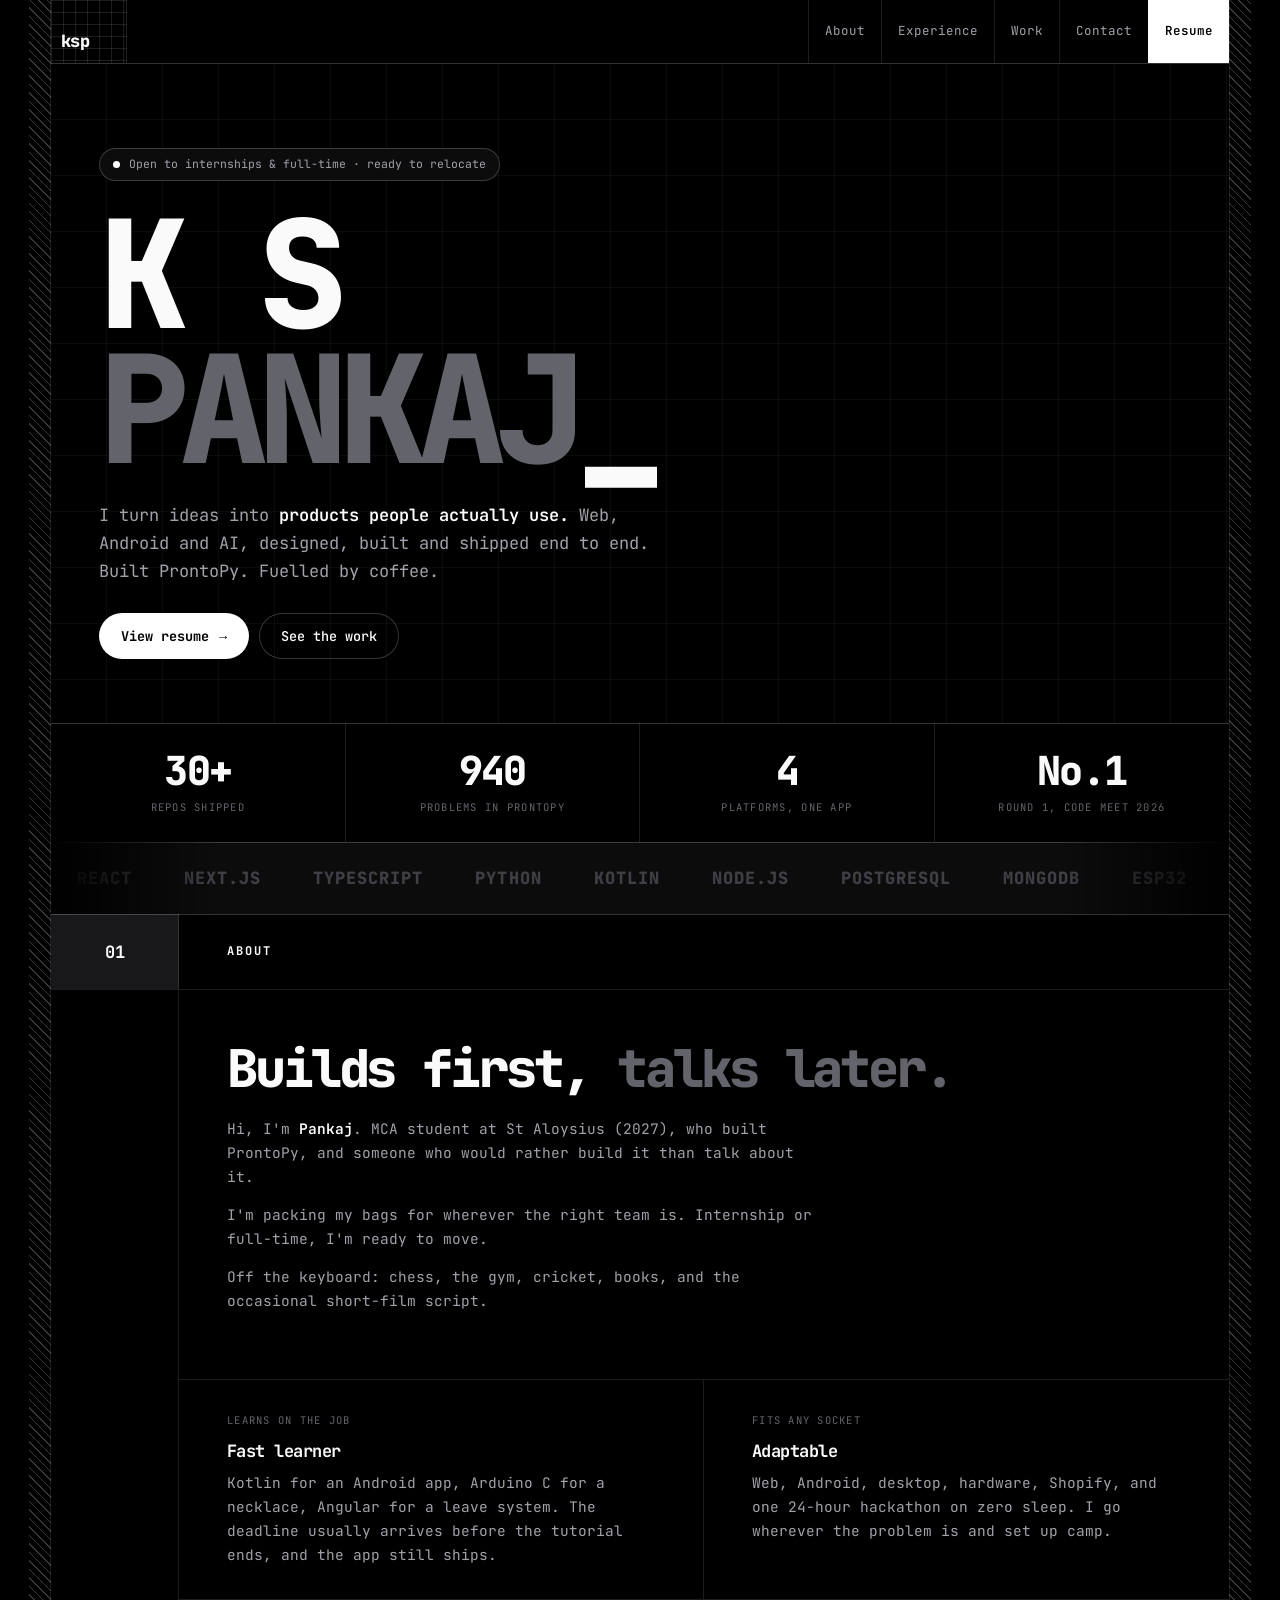
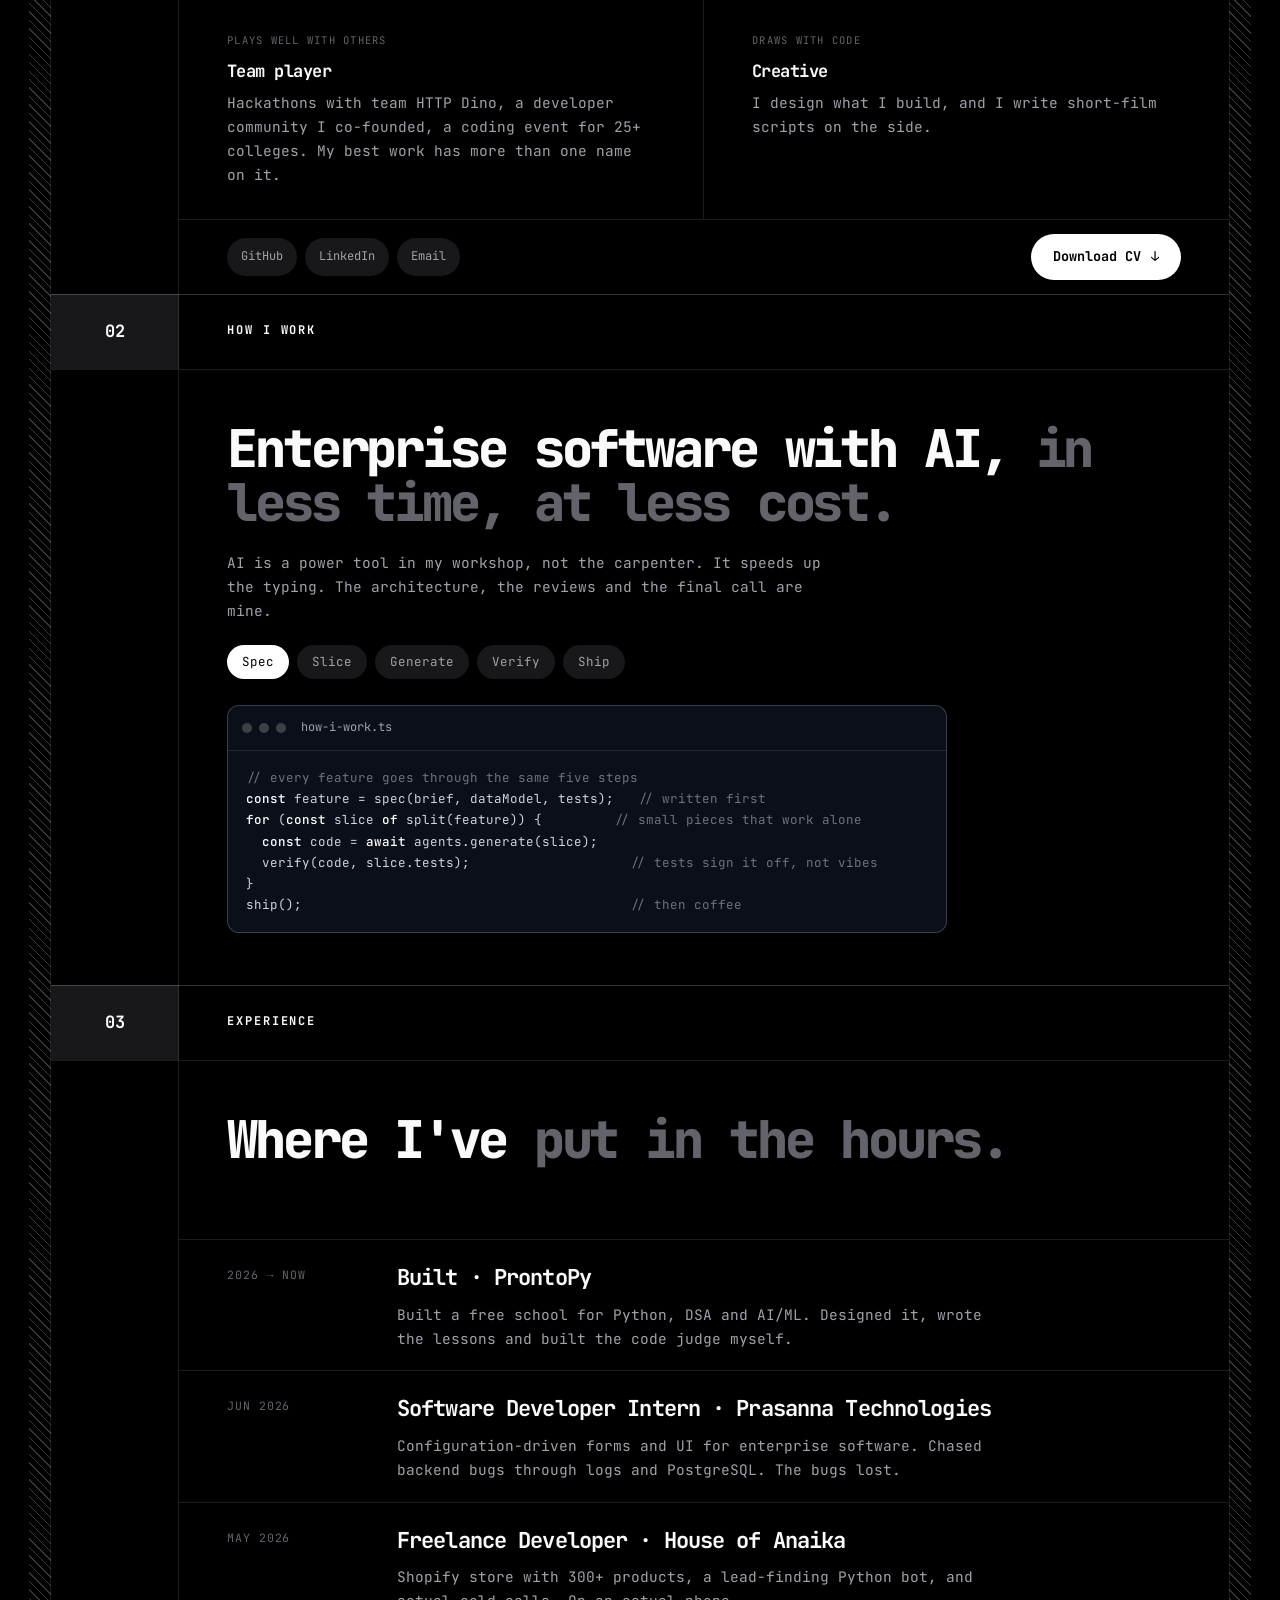
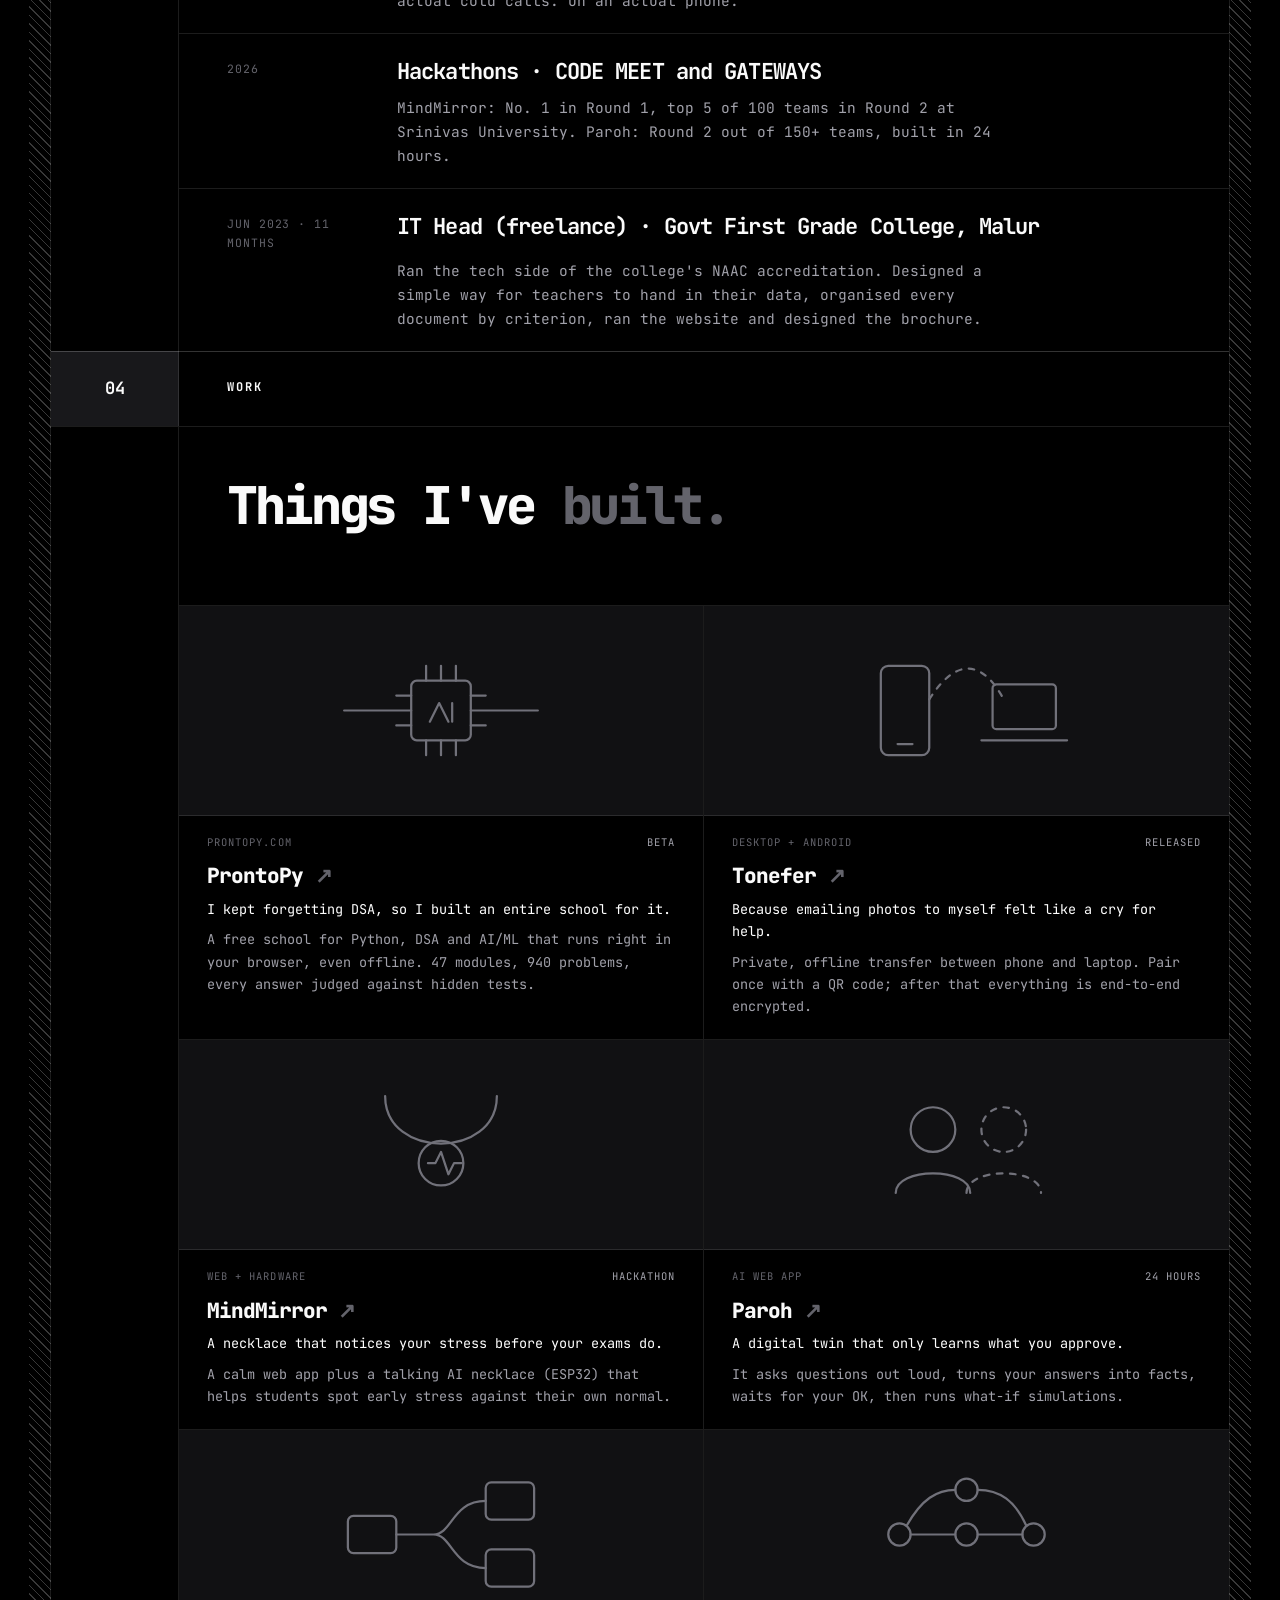
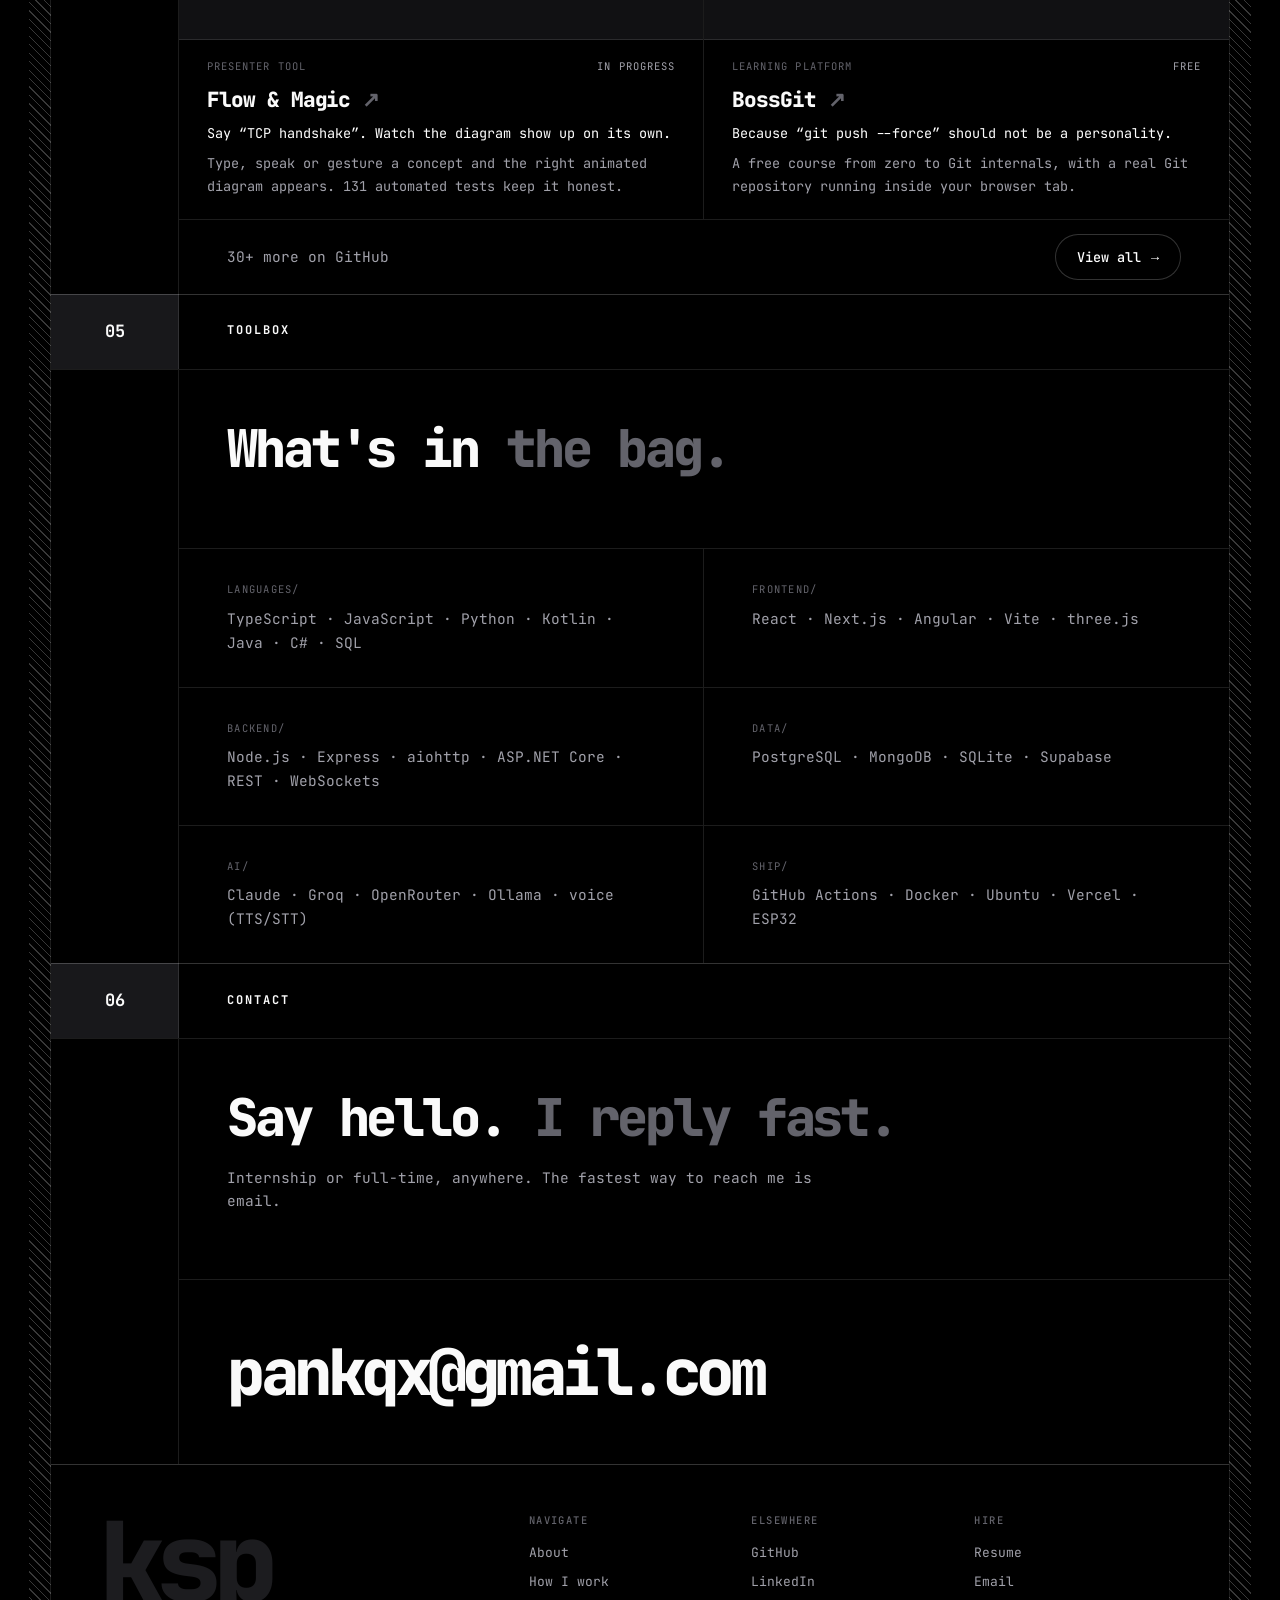
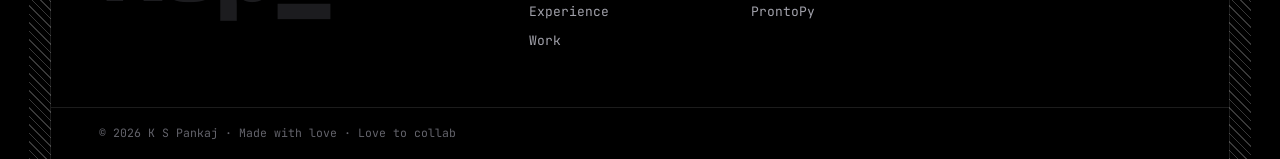
==== commit 69bef81c: "Say built/developed instead of founder for ProntoPy" ====
--- a/v2/index.html
+++ b/v2/index.html
@@ -4,7 +4,7 @@
 <meta charset="utf-8">
 <meta name="viewport" content="width=device-width, initial-scale=1">
 <title>K S Pankaj · AI Full-Stack Engineer</title>
-<meta name="description" content="K S Pankaj builds web, Android and AI products end to end. Founder of ProntoPy.">
+<meta name="description" content="K S Pankaj builds web, Android and AI products end to end. Built ProntoPy.">
 <meta name="theme-color" content="#000000">
 <meta property="og:title" content="K S Pankaj · AI Full-Stack Engineer">
 <meta property="og:image" content="https://pankqx.github.io/pankqx/assets/img/og.png">
@@ -20,7 +20,7 @@
 <div class="hero">
   <span class="badge">Open to internships &amp; full-time · ready to relocate</span>
   <h1>K S<br><span>Pankaj</span><i>_</i></h1>
-  <p>I turn ideas into <b>products people actually use.</b> Web, Android and AI, designed, built and shipped end to end. Founder of ProntoPy. Fuelled by coffee.</p>
+  <p>I turn ideas into <b>products people actually use.</b> Web, Android and AI, designed, built and shipped end to end. Built ProntoPy. Fuelled by coffee.</p>
   <div class="cta"><a class="btn" href="resume.html">View resume <s>→</s></a><a class="btn ghost" href="#work">See the work</a></div>
 </div>
 
@@ -38,7 +38,7 @@
   <div class="body"><div>
     <div class="pad text rise">
       <h2>Builds first, <em>talks later.</em></h2>
-      <p>Hi, I'm <b>Pankaj</b>. MCA student at St Aloysius (2027), founder of ProntoPy, and someone who would rather build it than talk about it.</p>
+      <p>Hi, I'm <b>Pankaj</b>. MCA student at St Aloysius (2027), who built ProntoPy, and someone who would rather build it than talk about it.</p>
       <p>I'm packing my bags for wherever the right team is. Internship or full-time, I'm ready to move.</p>
       <p>Off the keyboard: chess, the gym, cricket, books, and the occasional short-film script.</p>
     </div>
@@ -72,7 +72,7 @@
   <div class="sec-h"><b>03</b><span>Experience</span></div>
   <div class="body"><div>
     <div class="pad"><h2>Where I've <em>put in the hours.</em></h2></div>
-    <div class="xp rise" data-block><time>2026 → now</time><h3>Founder · ProntoPy</h3><p>Built a free school for Python, DSA and AI/ML. Also its designer, teacher and the only person on support.</p></div>
+    <div class="xp rise" data-block><time>2026 → now</time><h3>Built · ProntoPy</h3><p>Built a free school for Python, DSA and AI/ML. Designed it, wrote the lessons and built the code judge myself.</p></div>
     <div class="xp rise" data-block><time>Jun 2026</time><h3>Software Developer Intern · Prasanna Technologies</h3><p>Configuration-driven forms and UI for enterprise software. Chased backend bugs through logs and PostgreSQL. The bugs lost.</p></div>
     <div class="xp rise" data-block><time>May 2026</time><h3>Freelance Developer · House of Anaika</h3><p>Shopify store with 300+ products, a lead-finding Python bot, and actual cold calls. On an actual phone.</p></div>
     <div class="xp rise" data-block><time>2026</time><h3>Hackathons · CODE MEET and GATEWAYS</h3><p>MindMirror: No. 1 in Round 1, top 5 of 100 teams in Round 2 at Srinivas University. Paroh: Round 2 out of 150+ teams, built in 24 hours.</p></div>
